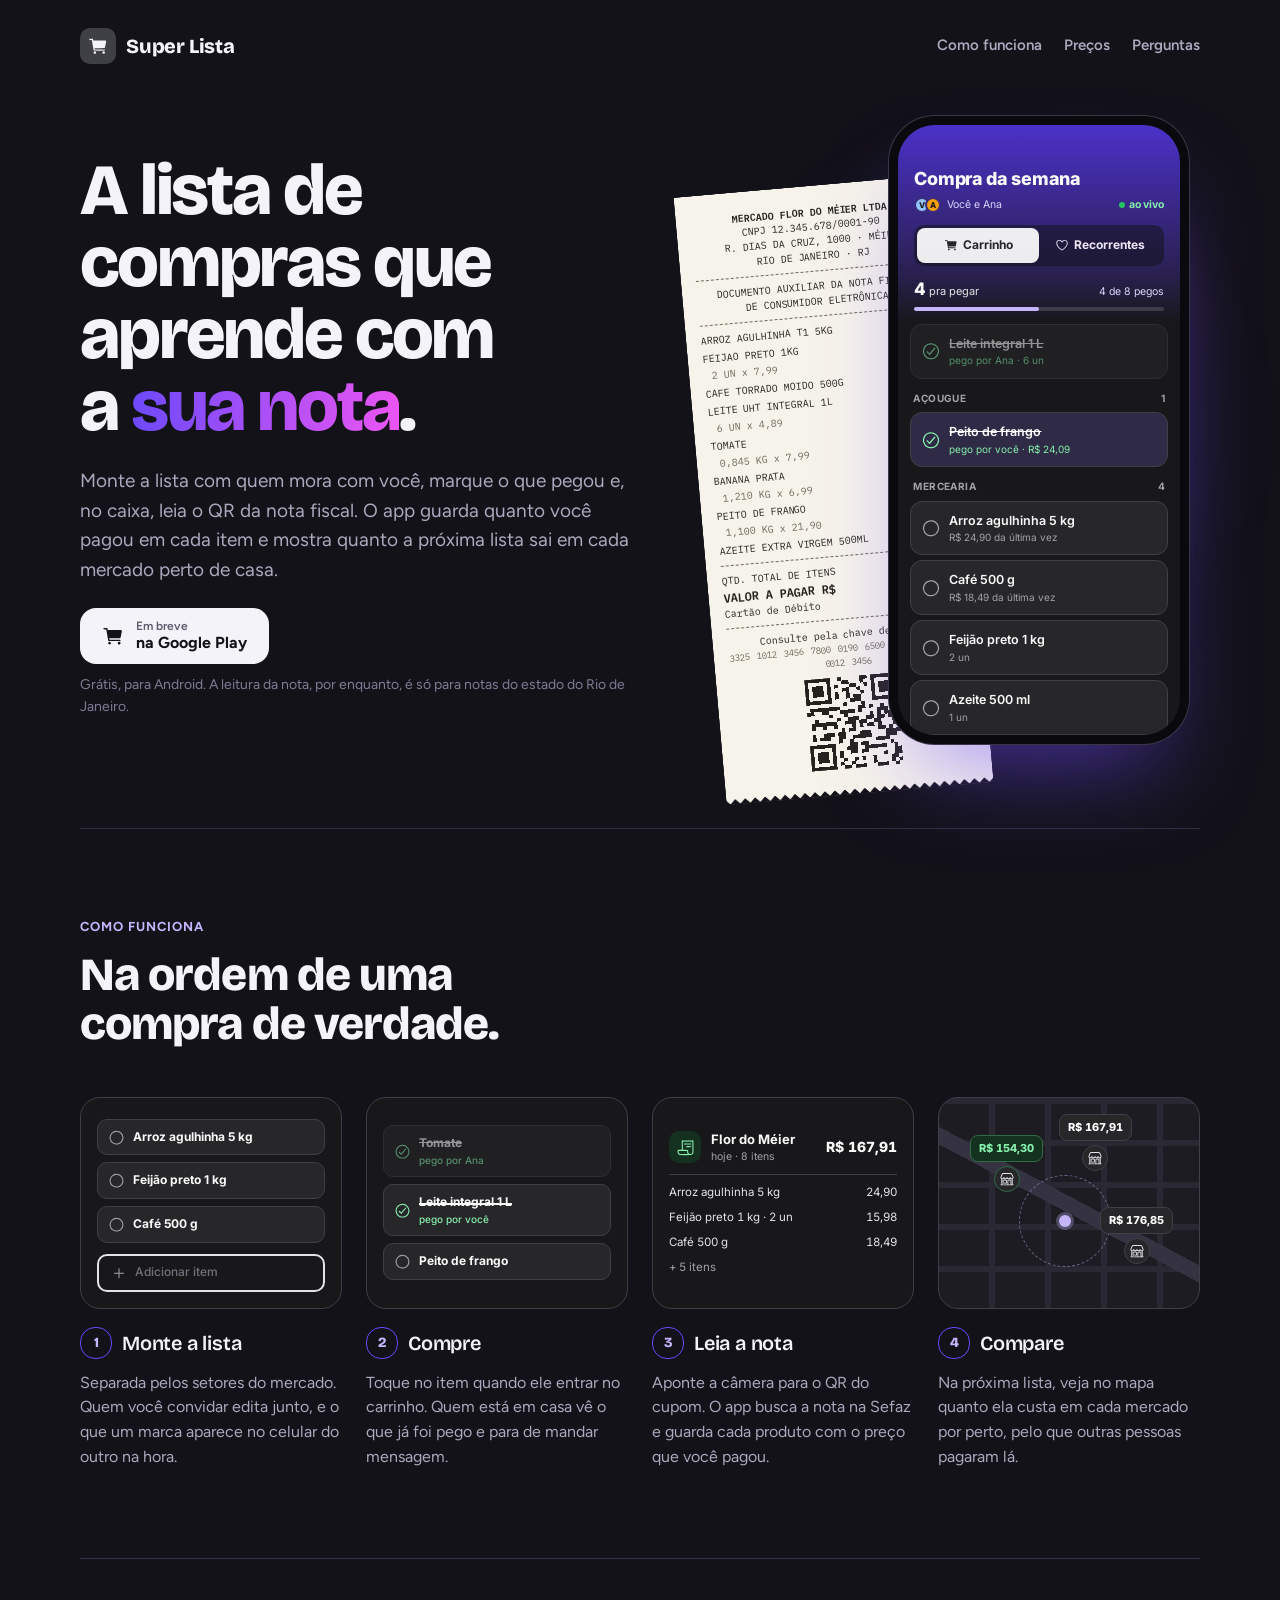
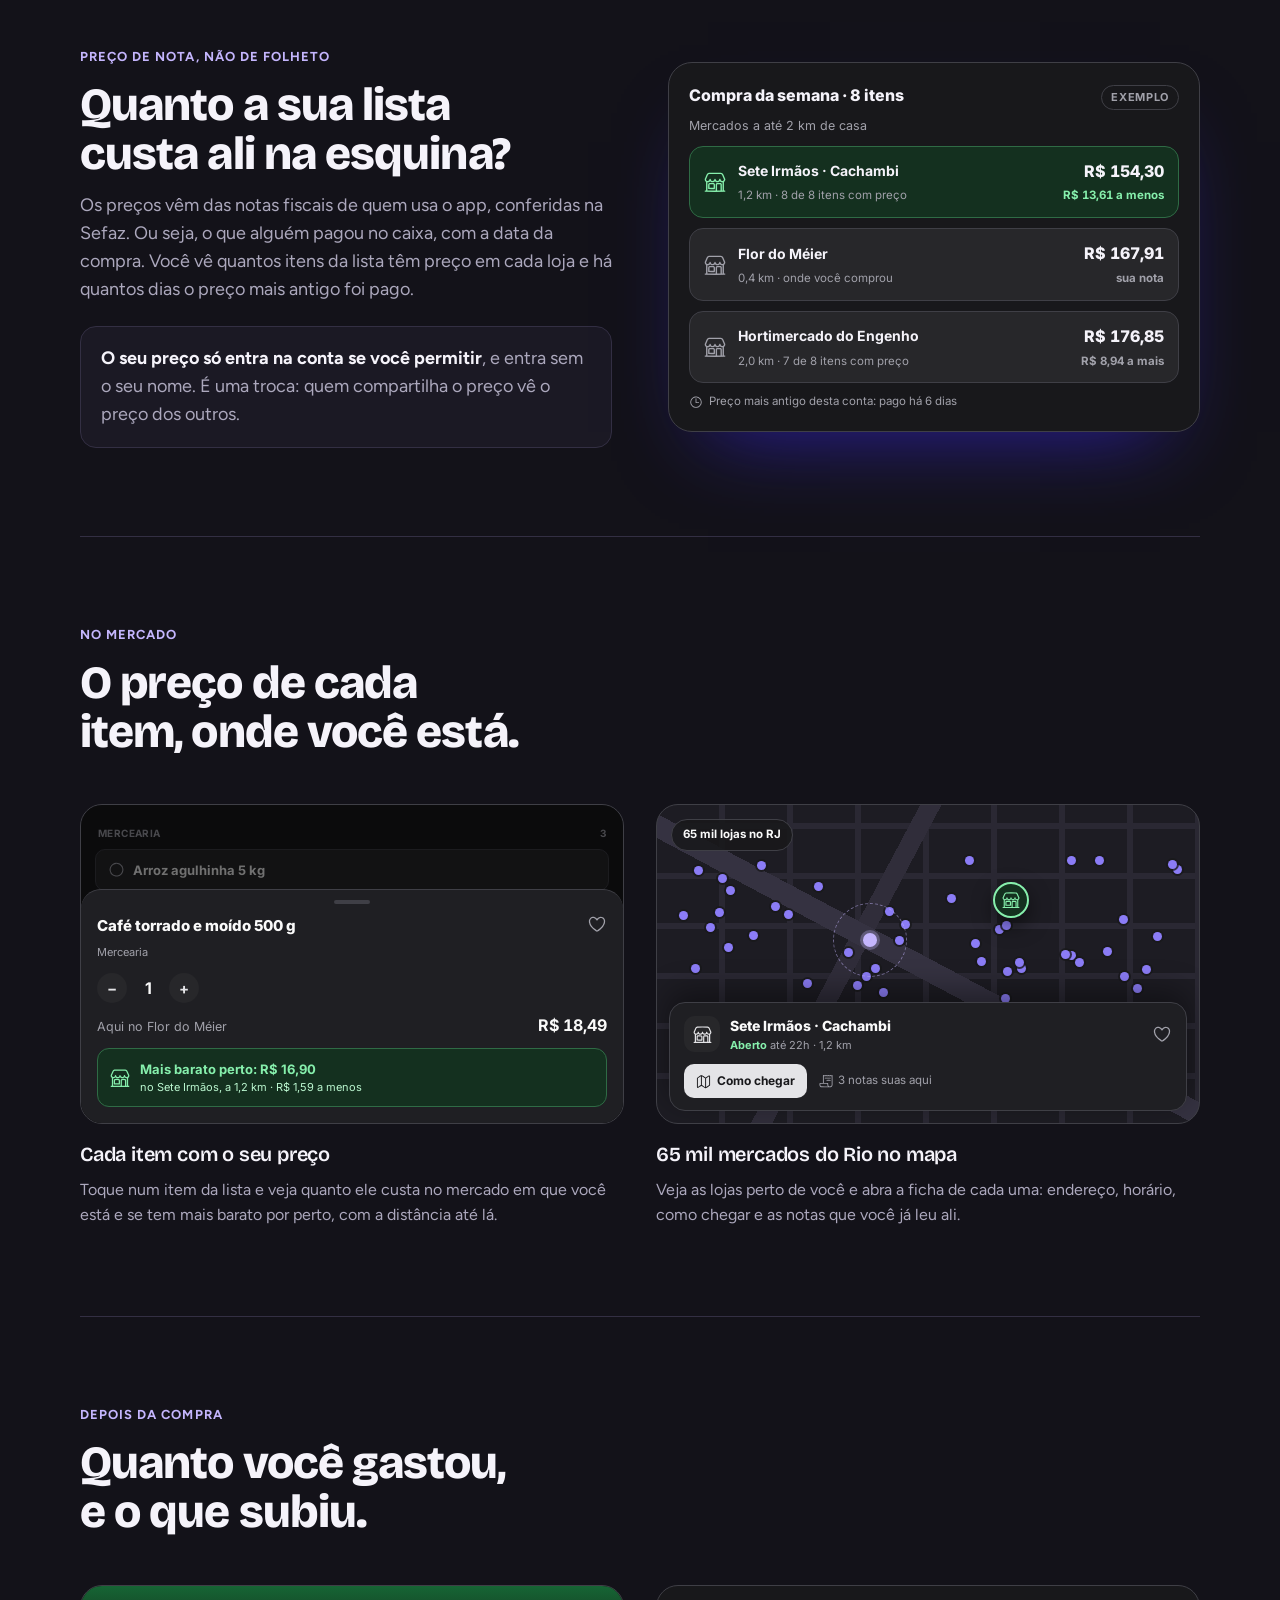
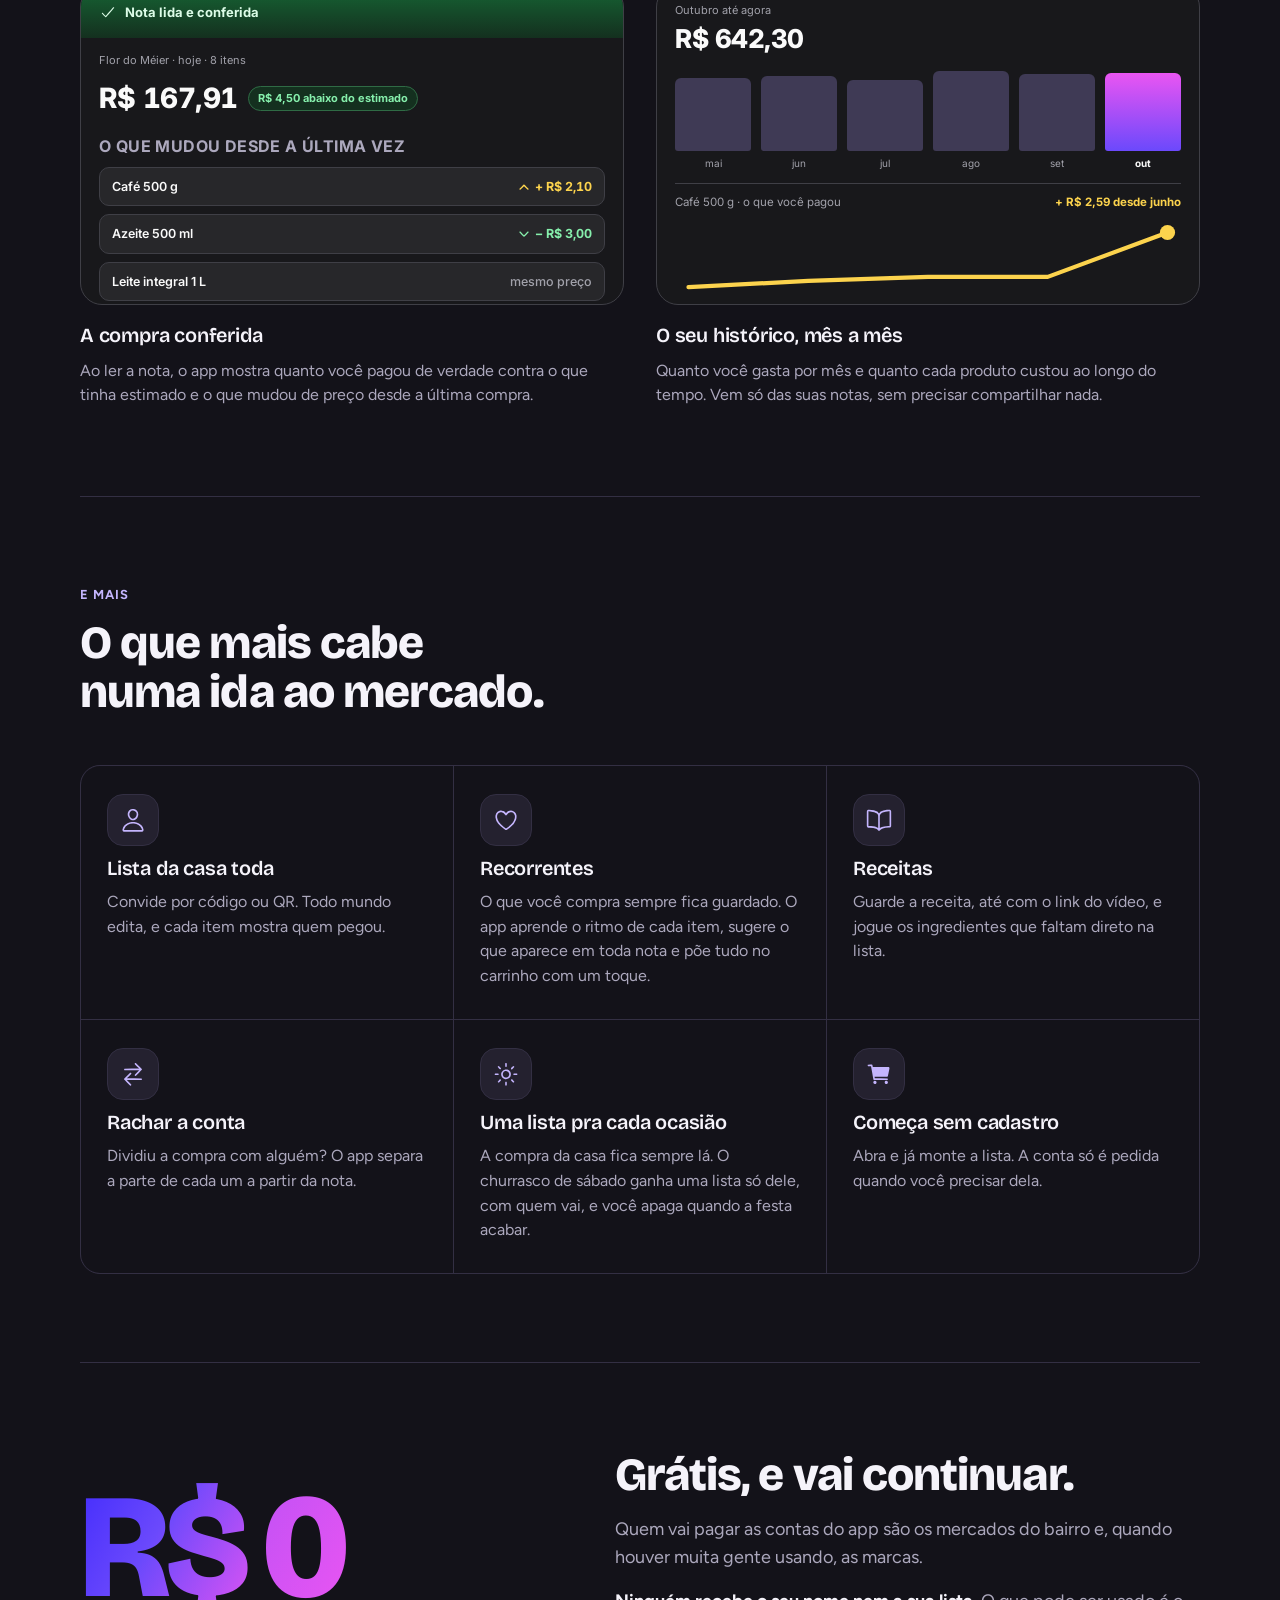
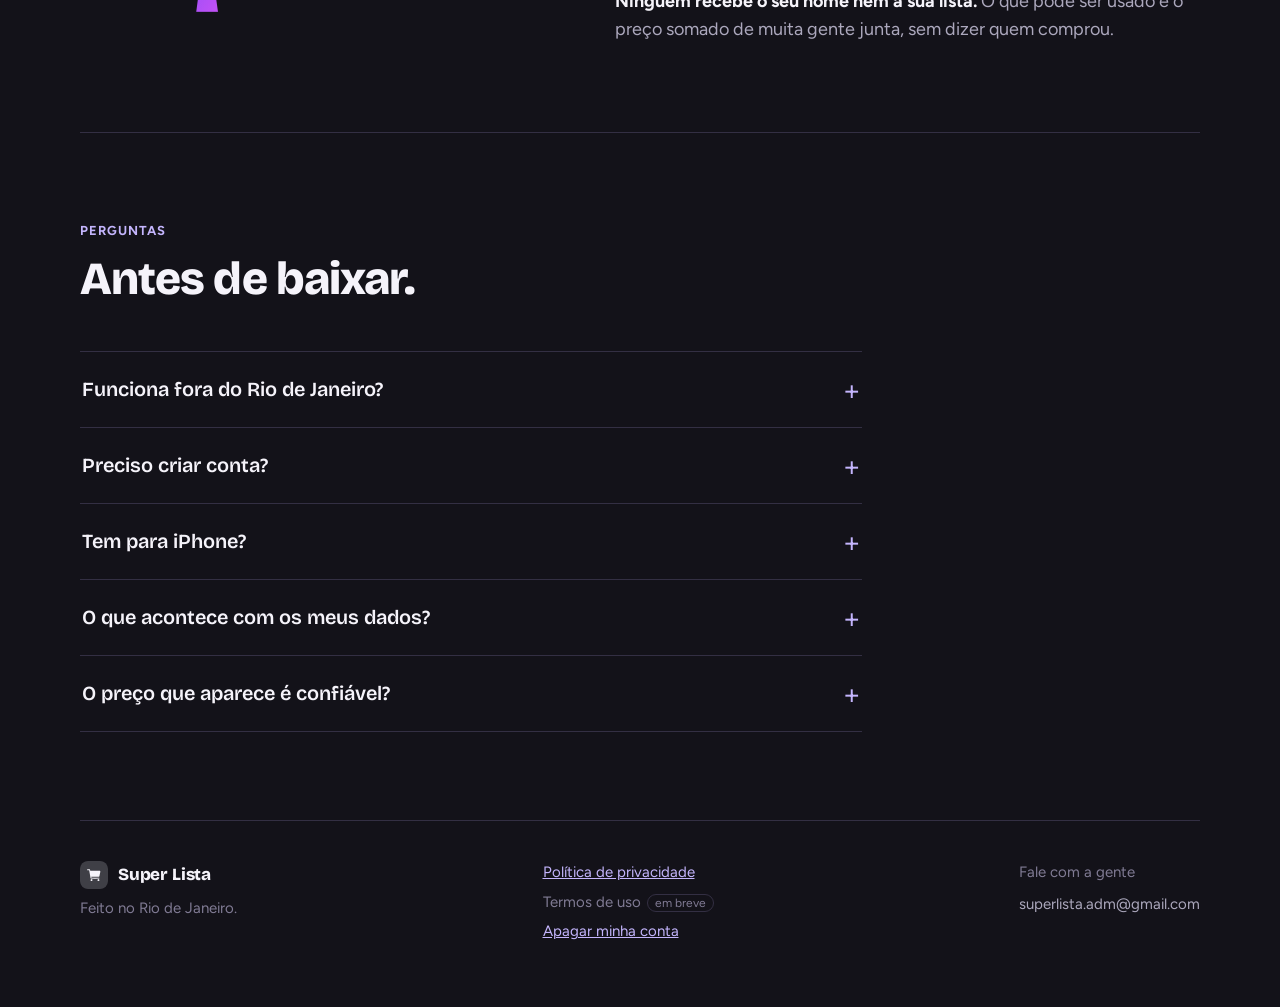
==== index.html @ d0d75356 "Site: pagina inicial, privacidade e apagar a conta" ====
<!doctype html>
<html lang="pt-BR">
<head>
<meta charset="utf-8">
<meta name="viewport" content="width=device-width, initial-scale=1, viewport-fit=cover">
<title>Super Lista</title>
<meta name="description" content="A lista do mercado que aprende o preço com a sua nota fiscal e mostra quanto a sua lista sai em cada mercado perto de casa. Grátis, para Android, no Rio de Janeiro.">
<link rel="preconnect" href="https://fonts.googleapis.com">
<link rel="preconnect" href="https://fonts.gstatic.com" crossorigin>
<link rel="stylesheet" href="https://fonts.googleapis.com/css2?family=Bricolage+Grotesque:opsz,wght@12..96,600;12..96,800&family=Figtree:wght@400;500;600;700&family=IBM+Plex+Mono:wght@400;500;600&family=Inter:wght@500;600;700;800&display=swap">
<style>
/* Faixas de largura total com o conteúdo numa coluna de 1120px; o começo em duas colunas
   (texto | celular e cupom), que empilham no celular. Escuro de propósito, como o app:
   o único papel claro da página é o cupom fiscal.
   Animações: o estado sem animação de cada cena é o quadro FINAL, então quem pede
   menos movimento vê tudo pronto. O nome "Super Lista" é provisório. */
:root {
  --fundo: #131219;
  --fundo-2: #1b1924;
  --fundo-3: #24212f;
  --linha: #332f43;
  --texto: #f5f3fa;
  --texto-2: #aca8bd;
  --texto-3: #807b94;
  --acento: #c4b5fd;
  --marca-1: #3c28fc;
  --marca-2: #6b49fc;
  --marca-3: #ea55f2;
  --verde: #86efac;
  --verde-forte: #22c55e;
  --verde-fundo: #14301f;
  --verde-borda: #2f6b45;
  --amarelo: #fcd34d;
  --papel: #f6f3ea;
  --tinta: #26231e;
  --tinta-2: #6f685c;
  /* as cores do próprio app, só dentro dos desenhos de tela */
  --app-fundo: #18181b;
  --app-cartao: #27272a;
  --app-borda: #3f3f46;
  --app-texto-2: #a1a1aa;
  --app-roxo: #4b31c9;
  --app-roxo-2: #2b2155;
  --app-rua: #2a2833;
  --f-titulo: "Bricolage Grotesque", "Figtree", system-ui, sans-serif;
  --f-texto: "Figtree", system-ui, -apple-system, "Segoe UI", sans-serif;
  --f-cupom: "IBM Plex Mono", ui-monospace, "Courier New", monospace;
  --f-app: Inter, system-ui, sans-serif;
  --ciclo: 6s;
  color-scheme: dark;
}

* { box-sizing: border-box; }
body { background: var(--fundo); color: var(--texto); font-family: var(--f-texto); font-size: 17px; line-height: 1.55; -webkit-font-smoothing: antialiased; overflow-x: clip; }
a { color: var(--acento); }
a:focus-visible, summary:focus-visible, button:focus-visible { outline: 2px solid var(--acento); outline-offset: 3px; border-radius: 6px; }
h1, h2, h3 { font-family: var(--f-titulo); text-wrap: balance; margin: 0; }
h2 { font-size: clamp(30px, 4.2vw, 46px); line-height: 1.06; letter-spacing: -0.02em; font-weight: 800; }
h3 { font-size: 20px; line-height: 1.2; font-weight: 600; letter-spacing: -0.01em; }
p { margin: 0; }
.ic { width: 1em; height: 1em; fill: currentColor; flex-shrink: 0; }

.faixa { padding-left: max(16px, env(safe-area-inset-left, 0px)); padding-right: max(16px, env(safe-area-inset-right, 0px)); }
.miolo { max-width: 1120px; margin-inline: auto; }
.olho { font-size: 13px; font-weight: 700; letter-spacing: 0.08em; text-transform: uppercase; color: var(--acento); }

/* topo */
.topo { display: flex; align-items: center; justify-content: space-between; gap: 16px; padding-block: 20px; }
.marca { display: flex; align-items: center; gap: 10px; text-decoration: none; color: var(--texto); font-family: var(--f-titulo); font-weight: 800; font-size: 20px; letter-spacing: -0.01em; }
.marca img { width: 36px; height: 36px; border-radius: 10px; }
.topo nav { display: flex; gap: 22px; font-size: 15px; font-weight: 600; }
.topo nav a { color: var(--texto-2); text-decoration: none; }
.topo nav a:hover { color: var(--texto); }
@media (max-width: 560px) { .topo nav { display: none; } }

/* começo */
.heroi { display: grid; grid-template-columns: minmax(0, 1.05fr) minmax(0, 1fr); gap: 40px; align-items: center; padding-block: 32px 72px; }
.heroi-texto { display: flex; flex-direction: column; gap: 24px; min-width: 0; }
h1 { font-size: clamp(40px, 6.2vw, 72px); line-height: 1; letter-spacing: -0.03em; font-weight: 800; }
h1 em { font-style: normal; background: linear-gradient(95deg, var(--marca-2), var(--marca-3), var(--marca-2)); background-size: 200% 100%; -webkit-background-clip: text; background-clip: text; color: transparent; animation: brilho-texto 6s ease-in-out infinite; }
@keyframes brilho-texto { 50% { background-position: 100% 0; } }
.chamada { font-size: 19px; color: var(--texto-2); max-width: 34em; }
.acoes { display: flex; flex-direction: column; align-items: flex-start; gap: 10px; }
.loja { position: relative; overflow: hidden; display: inline-flex; align-items: center; gap: 12px; height: 56px; padding: 0 22px; border-radius: 16px; background: var(--texto); color: var(--fundo); font-weight: 700; font-size: 16px; }
.loja::after { content: ""; position: absolute; inset: 0; background: linear-gradient(100deg, transparent 30%, rgba(107, 73, 252, 0.28) 50%, transparent 70%); transform: translateX(-100%); animation: varrer-botao 4.5s ease-in-out 1.5s infinite; }
@keyframes varrer-botao { 0%, 60% { transform: translateX(-100%); } 85%, 100% { transform: translateX(100%); } }
.loja .ic { width: 22px; height: 22px; }
.loja small { display: block; font-size: 12px; font-weight: 600; color: #5d586c; line-height: 1.1; }
.loja span { text-align: left; line-height: 1.2; }
.aviso-rj { font-size: 14px; color: var(--texto-3); }
@media (max-width: 860px) { .heroi { grid-template-columns: minmax(0, 1fr); gap: 24px; padding-block: 16px 56px; } }

/* o celular e o cupom */
.cena { position: relative; height: 640px; --voo: 210px; }
.cena::before { content: ""; position: absolute; inset: 6% -4% 8% 14%; background: radial-gradient(closest-side, rgba(107, 73, 252, 0.5), transparent), radial-gradient(closest-side at 72% 28%, rgba(234, 85, 242, 0.32), transparent 70%); filter: blur(40px); animation: aurora 14s ease-in-out infinite alternate; }
@keyframes aurora { to { transform: translate(-7%, 5%) scale(1.12) rotate(10deg); } }
.celular { position: absolute; right: 2%; top: 0; width: 300px; padding: 9px; border-radius: 46px; background: #0a090e; box-shadow: 0 0 0 1px #3a3548, 0 50px 90px -30px rgba(107, 73, 252, 0.55); z-index: 2; animation: flutuar 7s ease-in-out infinite; }
@keyframes flutuar { 50% { transform: translateY(-8px); } }
.tela { position: relative; height: 610px; border-radius: 37px; overflow: hidden; background: var(--app-fundo); font-family: var(--f-app); color: #fafafa; font-size: 12px; display: flex; flex-direction: column; }
.cupom { position: absolute; left: 0; top: 70px; width: 268px; z-index: 1; transform: rotate(-5deg); transform-origin: top center; animation: imprimir 1.1s cubic-bezier(0.2, 0.8, 0.2, 1); }
@keyframes imprimir { from { clip-path: inset(0 0 100% 0); } to { clip-path: inset(0 0 0 0); } }
@media (max-width: 860px) { .cena { height: 600px; max-width: 520px; width: 100%; margin-inline: auto; } }
@media (max-width: 480px) {
  .cena { height: 540px; --voo: 120px; }
  .celular { width: 252px; right: 0; border-radius: 40px; }
  .tela { height: 520px; border-radius: 32px; }
  .cupom { width: 228px; top: 58px; left: -4px; }
}

/* a etiqueta que sai de uma linha do cupom e marca o mesmo item no celular (movida pelo script) */
.voa { position: absolute; z-index: 3; left: 0; top: 0; display: flex; align-items: center; gap: 6px; padding: 6px 11px 6px 8px; border-radius: 999px; background: var(--papel); color: var(--tinta); font: 600 11px/1 var(--f-cupom); box-shadow: 0 10px 24px -8px rgba(0, 0, 0, 0.7), 0 0 0 1.5px var(--marca-2); opacity: 0; white-space: nowrap; pointer-events: none; }
.voa .ic { width: 14px; height: 14px; color: var(--marca-2); }
.papel .lin { transition: background-color 0.25s ease, box-shadow 0.25s ease; border-radius: 2px; }
.papel .lin.saindo { background: rgba(107, 73, 252, 0.2); box-shadow: 0 0 0 3px rgba(107, 73, 252, 0.2); }

/* dentro do celular: a lista, como está no app */
.app-topo { padding: 40px 16px 12px; background: linear-gradient(180deg, var(--app-roxo) 0%, var(--app-roxo-2) 72%, var(--app-fundo) 100%); }
.app-titulo { font-size: 18px; font-weight: 800; letter-spacing: -0.3px; }
.app-quem { margin-top: 4px; display: flex; align-items: center; gap: 6px; font-size: 10.5px; color: #ddd6fe; }
.ao-vivo { display: inline-flex; align-items: center; gap: 4px; margin-left: auto; color: var(--verde); font-weight: 700; }
.ao-vivo::before { content: ""; width: 6px; height: 6px; border-radius: 3px; background: var(--verde-forte); animation: pulso 1.6s ease-out infinite; }
@keyframes pulso { 0% { box-shadow: 0 0 0 0 rgba(34, 197, 94, 0.7); } 100% { box-shadow: 0 0 0 7px rgba(34, 197, 94, 0); } }
.bolinhas { display: flex; }
.bolinha { width: 16px; height: 16px; border-radius: 8px; border: 2px solid #3a2d7a; display: grid; place-items: center; font-size: 8px; font-weight: 800; color: #1c1917; }
.bolinha + .bolinha { margin-left: -5px; }
.app-abas { margin-top: 12px; display: flex; background: rgba(17, 17, 20, 0.5); border-radius: 10px; padding: 3px; }
.app-aba { flex: 1; display: flex; align-items: center; justify-content: center; gap: 5px; padding: 8px 4px; border-radius: 8px; font-size: 12px; font-weight: 700; color: #ece6f5; }
.app-aba.on { background: rgba(255, 255, 255, 0.92); color: #27272a; }
.app-aba .ic { width: 14px; height: 14px; }
.app-conta { margin-top: 10px; display: flex; align-items: baseline; justify-content: space-between; font-size: 11px; color: #e4e4e7; }
.app-conta b { font-size: 17px; font-weight: 800; color: #fafafa; }
.app-conta span:last-child { color: #ddd6fe; font-size: 10.5px; }
.app-barra { margin-top: 5px; height: 4px; border-radius: 2px; background: rgba(255, 255, 255, 0.15); }
.app-barra i { display: block; height: 100%; width: 37.5%; border-radius: 2px; background: var(--acento); transition: width 0.4s ease; }
.app-corpo { flex: 1; min-height: 0; overflow: hidden; padding: 2px 12px 0; display: flex; flex-direction: column; gap: 5px; }
.app-setor { display: flex; justify-content: space-between; padding: 7px 3px 1px; font-size: 10px; font-weight: 700; color: var(--app-texto-2); letter-spacing: 0.4px; text-transform: uppercase; }
.app-item { display: flex; align-items: center; gap: 8px; padding: 9px 10px; border-radius: 12px; background: var(--app-cartao); border: 1px solid var(--app-borda); transition: opacity 0.35s ease, background-color 0.35s ease; }
.app-item .ic { width: 20px; height: 20px; color: var(--app-texto-2); transition: color 0.3s ease; }
.app-item div { flex: 1; min-width: 0; }
.app-item b { display: block; font-size: 12.5px; font-weight: 600; white-space: nowrap; overflow: hidden; text-overflow: ellipsis; }
.app-item small { display: block; font-size: 10px; color: var(--app-texto-2); }
.app-item.pego { opacity: 0.55; }
.app-item.pego b { text-decoration: line-through; }
.app-item.pego .ic, .app-item.pego small { color: var(--verde); }
.app-item.agora { background: #2f2a45; opacity: 1; }
.app-item.agora .ic { animation: estalo 0.4s ease; }
@keyframes estalo { 50% { transform: scale(1.35); } }
.app-aviso { position: absolute; left: 12px; right: 12px; bottom: 14px; display: flex; align-items: center; gap: 8px; padding: 10px 12px; border-radius: 12px; background: #3f3f46; font-size: 11px; box-shadow: 0 10px 30px rgba(0, 0, 0, 0.5); transform: translateY(160%); transition: transform 0.4s cubic-bezier(0.2, 0.8, 0.2, 1); }
.app-aviso.on { transform: translateY(0); }
.app-aviso .bolinha { border-color: #3f3f46; width: 20px; height: 20px; border-radius: 10px; font-size: 9px; }

/* o cupom fiscal */
.papel { background: var(--papel); color: var(--tinta); font-family: var(--f-cupom); font-size: 10px; line-height: 1.5; padding: 18px 15px 26px; box-shadow: 0 30px 60px -25px rgba(0, 0, 0, 0.8);
  --dente: 10px;
  -webkit-mask: conic-gradient(from -45deg at bottom, #0000, #000 1deg 89deg, #0000 90deg) 50% / var(--dente) 100%;
  mask: conic-gradient(from -45deg at bottom, #0000, #000 1deg 89deg, #0000 90deg) 50% / var(--dente) 100%; }
.papel .c { text-align: center; }
.papel .forte { font-weight: 600; }
.papel hr { border: 0; border-top: 1px dashed var(--tinta-2); margin: 7px 0; }
.papel .lin { display: grid; grid-template-columns: minmax(0, 1fr) auto; gap: 2px 8px; }
.papel .lin span:first-child { overflow: hidden; white-space: nowrap; text-overflow: ellipsis; }
.papel .det { grid-column: 1 / -1; color: var(--tinta-2); padding-left: 8px; }
.papel .itens { display: flex; flex-direction: column; gap: 3px; }
.papel .total { font-size: 12px; }
.papel .chave { color: var(--tinta-2); text-align: center; word-spacing: 2px; font-size: 9px; }
.qr-caixa { position: relative; width: 92px; margin: 8px auto 0; }
.qr-caixa svg { display: block; width: 100%; height: auto; }
.qr-caixa::after { content: ""; position: absolute; left: -8px; right: -8px; top: 0; height: 2px; background: var(--verde-forte); box-shadow: 0 0 10px 2px rgba(34, 197, 94, 0.7); opacity: 0; animation: ler-qr 2.8s ease-in-out 1.3s infinite; }
@keyframes ler-qr { 0% { top: 0; opacity: 0; } 10% { opacity: 1; } 50% { top: 100%; opacity: 1; } 60%, 100% { top: 100%; opacity: 0; } }
@media (max-width: 480px) { .papel { font-size: 9px; padding: 14px 12px 22px; } .qr-caixa { width: 76px; } }

/* seções */
.secao { padding-block: 88px; border-top: 1px solid var(--linha); }
.secao-cab { display: flex; flex-direction: column; gap: 14px; max-width: 40em; margin-bottom: 48px; }
.secao-cab p { color: var(--texto-2); font-size: 18px; }
@media (max-width: 560px) { .secao { padding-block: 64px; } .secao-cab { margin-bottom: 36px; } }

/* como funciona: a ordem é a da compra, e cada passo tem a sua cena */
.passos { list-style: none; margin: 0; padding: 0; display: grid; grid-template-columns: repeat(4, minmax(0, 1fr)); gap: 40px 24px; counter-reset: passo; }
.passos li { display: flex; flex-direction: column; gap: 12px; counter-increment: passo; min-width: 0; }
.passos h3 { display: flex; align-items: center; gap: 10px; margin-top: 6px; }
.passos h3::before { content: counter(passo); display: grid; place-items: center; width: 30px; height: 30px; border-radius: 15px; border: 1.5px solid var(--marca-2); color: var(--acento); font: 800 14px/1 var(--f-titulo); flex-shrink: 0; }
.passos p { color: var(--texto-2); font-size: 16px; }
@media (max-width: 960px) { .passos { grid-template-columns: repeat(2, minmax(0, 1fr)); } }
@media (max-width: 560px) { .passos { grid-template-columns: minmax(0, 1fr); } }

.mini { position: relative; height: 212px; border-radius: 20px; background: var(--app-fundo); border: 1px solid var(--app-borda); overflow: hidden; font-family: var(--f-app); color: #fafafa; padding: 16px; display: flex; flex-direction: column; justify-content: center; gap: 7px; }
.m-item { display: flex; align-items: center; gap: 8px; padding: 8px 10px; border-radius: 10px; background: var(--app-cartao); border: 1px solid var(--app-borda); font-size: 12px; font-weight: 600; }
.m-item .ic { width: 17px; height: 17px; color: var(--app-texto-2); }
.m-item div { flex: 1; min-width: 0; }
.m-item small { display: block; font-size: 10px; font-weight: 500; color: var(--app-texto-2); }
.m-item.pego { opacity: 0.55; }
.m-item.pego .ic, .m-item.pego small { color: var(--verde); }
.m-item.pego b { text-decoration: line-through; }

/* passo 1: digitar e o item entrar na lista */
.mini-lista { justify-content: flex-end; }
.mini-lista .novo { animation: entra-item var(--ciclo) ease infinite; }
@keyframes entra-item { 0%, 50% { opacity: 0; transform: translateY(10px) scale(0.96); } 58%, 90% { opacity: 1; transform: none; } 98%, 100% { opacity: 0; transform: none; } }
.m-campo { position: relative; display: flex; align-items: center; gap: 8px; height: 38px; padding: 0 12px; border-radius: 10px; border: 2px solid #e4e4e7; font-size: 12px; font-weight: 500; margin-top: 4px; }
.m-campo .ic { width: 16px; height: 16px; color: var(--app-texto-2); }
.m-campo .ph { color: #71717a; animation: some-ph var(--ciclo) steps(1) infinite; }
@keyframes some-ph { 0% { opacity: 1; } 10% { opacity: 0; } 50% { opacity: 1; } }
.m-campo .dig { position: absolute; left: 36px; color: #fafafa; clip-path: inset(0 100% 0 0); animation: digitar var(--ciclo) infinite; }
.m-campo .dig::after { content: ""; display: inline-block; width: 1.5px; height: 13px; margin-left: 1px; vertical-align: -2px; background: var(--acento); }
@keyframes digitar { 0%, 10% { clip-path: inset(0 100% 0 0); animation-timing-function: steps(10); } 42%, 49% { clip-path: inset(0 0 0 0); opacity: 1; } 50%, 100% { clip-path: inset(0 0 0 0); opacity: 0; } }

/* passo 2: tocar e o item ficar pego */
.mini-pega .alvo { animation: fica-pego var(--ciclo) ease infinite; }
@keyframes fica-pego { 0%, 38% { opacity: 1; background-color: #2f2a45; } 50%, 92% { opacity: 0.55; background-color: var(--app-cartao); } 100% { opacity: 1; background-color: var(--app-cartao); } }
.troca-ic { position: relative; width: 17px; height: 17px; flex-shrink: 0; }
.troca-ic .ic { position: absolute; inset: 0; }
.troca-ic::before { content: ""; position: absolute; inset: -4px; border-radius: 50%; background: var(--acento); opacity: 0; animation: toque var(--ciclo) ease-out infinite; }
@keyframes toque { 0%, 28% { opacity: 0; transform: scale(0.4); } 30% { opacity: 0.5; transform: scale(0.6); } 42%, 100% { opacity: 0; transform: scale(2.4); } }
.mini-pega .vazio { color: var(--app-texto-2); opacity: 0; animation: some-vazio var(--ciclo) steps(1) infinite; }
@keyframes some-vazio { 0% { opacity: 1; } 33% { opacity: 0; } }
.mini-pega .cheio { color: var(--verde); animation: aparece-cheio var(--ciclo) ease infinite; }
@keyframes aparece-cheio { 0%, 32% { opacity: 0; transform: scale(0.3); } 38% { opacity: 1; transform: scale(1.3); } 44%, 100% { opacity: 1; transform: scale(1); } }
.riscar { position: relative; display: inline-block; }
.mini-pega .alvo b { text-decoration: none; }
.riscar::after { content: ""; position: absolute; left: 0; right: 0; top: 54%; height: 1.5px; background: currentColor; transform-origin: left; animation: risca var(--ciclo) ease infinite; }
@keyframes risca { 0%, 36% { transform: scaleX(0); } 46%, 92% { transform: scaleX(1); } 100% { transform: scaleX(0); } }
.mini-pega .alvo small { animation: aparece-quem var(--ciclo) ease infinite; }
@keyframes aparece-quem { 0%, 40% { opacity: 0; transform: translateY(3px); } 48%, 92% { opacity: 1; transform: none; } 100% { opacity: 0; } }

/* passo 3: o quadro verde acha o código e gira até casar com ele, destaca, a câmera fecha
   e a nota aparece. Sem animação, fica a nota já lida. */
.mini-nota { padding: 0; --ciclo-nota: 8s; }
.cam { position: absolute; inset: 0; display: flex; flex-direction: column; align-items: center; justify-content: center; gap: 8px; background: radial-gradient(circle at 50% 45%, #2e2b38, #121116 75%); clip-path: circle(0% at 50% 45%); animation: camera var(--ciclo-nota) ease-in-out infinite; }
@keyframes camera { 0%, 58% { clip-path: circle(80% at 50% 45%); } 66%, 95% { clip-path: circle(0% at 50% 45%); } 100% { clip-path: circle(80% at 50% 45%); } }
.mira { position: relative; width: 116px; height: 116px; display: grid; place-items: center;
  --c: #e4e4e7;
  background:
    linear-gradient(var(--c), var(--c)) top left / 20px 2.5px no-repeat, linear-gradient(var(--c), var(--c)) top left / 2.5px 20px no-repeat,
    linear-gradient(var(--c), var(--c)) top right / 20px 2.5px no-repeat, linear-gradient(var(--c), var(--c)) top right / 2.5px 20px no-repeat,
    linear-gradient(var(--c), var(--c)) bottom left / 20px 2.5px no-repeat, linear-gradient(var(--c), var(--c)) bottom left / 2.5px 20px no-repeat,
    linear-gradient(var(--c), var(--c)) bottom right / 20px 2.5px no-repeat, linear-gradient(var(--c), var(--c)) bottom right / 2.5px 20px no-repeat; }
.mira .qr-papel { position: relative; width: 74px; height: 74px; padding: 6px; background: var(--papel); border-radius: 4px; transform: perspective(380px) rotateX(16deg) rotate(-11deg); }
.mira .qr-papel svg { display: block; width: 100%; height: 100%; }
.mira .varre { position: absolute; left: 6px; right: 6px; top: 12%; height: 2px; background: var(--verde-forte); box-shadow: 0 0 10px 2px rgba(34, 197, 94, 0.7); opacity: 0; animation: varre var(--ciclo-nota) ease-in-out infinite; }
@keyframes varre { 0% { top: 12%; opacity: 0; } 3% { opacity: 1; } 13% { top: 86%; } 23% { top: 12%; opacity: 1; } 26%, 100% { top: 12%; opacity: 0; } }
/* o quadro mora dentro do papel: herda a mesma inclinação do código e casa certinho com ele */
.qr-papel .lido { position: absolute; inset: -5px; border: 2.5px solid var(--verde-forte); border-radius: 6px; box-shadow: 0 0 0 3px rgba(34, 197, 94, 0.2); animation: enquadra var(--ciclo-nota) cubic-bezier(0.2, 0.8, 0.2, 1) infinite; }
@keyframes enquadra {
  0%, 20% { opacity: 0; transform: rotate(11deg) scale(1.6); }
  25% { opacity: 1; transform: rotate(11deg) scale(1.45); }
  36% { transform: rotate(0) scale(1); box-shadow: 0 0 0 3px rgba(34, 197, 94, 0.2); }
  42% { transform: scale(1.08); box-shadow: 0 0 0 9px rgba(34, 197, 94, 0.32); }
  48%, 100% { opacity: 1; transform: scale(1); box-shadow: 0 0 0 3px rgba(34, 197, 94, 0.2); }
}
.rot-lido { display: inline-flex; align-items: center; gap: 5px; padding: 5px 10px; border-radius: 999px; background: var(--verde-fundo); color: var(--verde); font-size: 11px; font-weight: 700; animation: mostra-rotulo var(--ciclo-nota) ease infinite; }
.rot-lido .ic { width: 13px; height: 13px; }
@keyframes mostra-rotulo { 0%, 38% { opacity: 0; transform: translateY(6px); } 44%, 100% { opacity: 1; transform: none; } }
.dados { position: absolute; inset: 0; padding: 16px; display: flex; flex-direction: column; justify-content: center; gap: 7px; animation: dados var(--ciclo-nota) ease infinite; }
@keyframes dados { 0%, 62% { opacity: 0; transform: translateY(10px); } 70%, 92% { opacity: 1; transform: none; } 97%, 100% { opacity: 0; transform: none; } }
.d-cab { display: flex; align-items: center; gap: 10px; padding-bottom: 9px; margin-bottom: 2px; border-bottom: 1px solid var(--app-borda); }
.d-cab i { width: 32px; height: 32px; border-radius: 10px; display: grid; place-items: center; background: var(--verde-fundo); color: var(--verde); flex-shrink: 0; }
.d-cab i .ic { width: 17px; height: 17px; }
.d-cab div { flex: 1; min-width: 0; }
.d-cab b { display: block; font-size: 13px; font-weight: 700; }
.d-cab small { display: block; font-size: 10.5px; color: var(--app-texto-2); }
.d-cab .tot { font-size: 14px; font-weight: 800; font-variant-numeric: tabular-nums; }
.d-lin { display: flex; justify-content: space-between; gap: 8px; font-size: 11.5px; color: #e4e4e7; font-variant-numeric: tabular-nums; animation: d-lin var(--ciclo-nota) ease infinite; }
.d-lin.resto { color: var(--app-texto-2); }
@keyframes d-lin { 0%, 66% { opacity: 0; transform: translateX(-8px); } 72%, 92% { opacity: 1; transform: none; } 97%, 100% { opacity: 0; transform: none; } }
.d-lin:nth-of-type(3) { animation-name: d-lin-2; }
.d-lin:nth-of-type(4) { animation-name: d-lin-3; }
.d-lin:nth-of-type(5) { animation-name: d-lin-4; }
@keyframes d-lin-2 { 0%, 68% { opacity: 0; transform: translateX(-8px); } 74%, 92% { opacity: 1; transform: none; } 97%, 100% { opacity: 0; transform: none; } }
@keyframes d-lin-3 { 0%, 70% { opacity: 0; transform: translateX(-8px); } 76%, 92% { opacity: 1; transform: none; } 97%, 100% { opacity: 0; transform: none; } }
@keyframes d-lin-4 { 0%, 72% { opacity: 0; transform: translateX(-8px); } 78%, 92% { opacity: 1; transform: none; } 97%, 100% { opacity: 0; transform: none; } }

/* passo 4: os preços aparecendo no mapa */
.mini-mapa { padding: 0; background-color: #1d1c23;
  background-image:
    linear-gradient(28deg, transparent 47%, #353241 47% 52%, transparent 52%),
    repeating-linear-gradient(0deg, transparent 0 36px, var(--app-rua) 36px 42px),
    repeating-linear-gradient(90deg, transparent 0 50px, var(--app-rua) 50px 56px); }
.casa { position: absolute; left: 46%; top: 56%; width: 12px; height: 12px; border-radius: 6px; background: var(--acento); box-shadow: 0 0 0 3px rgba(196, 181, 253, 0.3); }
.casa::before { content: ""; position: absolute; inset: -40px; border-radius: 50%; border: 1px dashed rgba(196, 181, 253, 0.45); animation: raio 3s ease-out infinite; }
@keyframes raio { from { transform: scale(0.3); opacity: 1; } to { transform: scale(1.5); opacity: 0; } }
.pino { position: absolute; display: flex; flex-direction: column; align-items: center; gap: 4px; }
.pino i { width: 26px; height: 26px; border-radius: 13px; display: grid; place-items: center; background: var(--app-cartao); border: 1.5px solid var(--app-borda); }
.pino i .ic { width: 14px; height: 14px; color: #e4e4e7; }
.balao { padding: 4px 8px; border-radius: 8px; background: var(--app-cartao); border: 1px solid var(--app-borda); font-size: 11px; font-weight: 800; font-variant-numeric: tabular-nums; white-space: nowrap; transform-origin: bottom center; animation: estoura var(--ciclo) cubic-bezier(0.3, 1.5, 0.5, 1) infinite; }
.pino:nth-of-type(2) .balao { animation-delay: 0.35s; }
.pino:nth-of-type(3) .balao { animation-delay: 0.7s; }
@keyframes estoura { 0%, 12% { opacity: 0; transform: scale(0.2); } 22%, 92% { opacity: 1; transform: scale(1); } 100% { opacity: 0; transform: scale(0.9); } }
.pino.melhor .balao { background: var(--verde-fundo); border-color: var(--verde-borda); color: var(--verde); animation-name: estoura, vira-melhor; animation-duration: var(--ciclo), var(--ciclo); animation-delay: 0s, 0s; animation-iteration-count: infinite, infinite; }
.pino.melhor i { border-color: var(--verde-borda); animation: vira-melhor-pino var(--ciclo) ease infinite; }
@keyframes vira-melhor { 0%, 50% { background-color: var(--app-cartao); border-color: var(--app-borda); color: #fafafa; } 58%, 100% { background-color: var(--verde-fundo); border-color: var(--verde-borda); color: var(--verde); } }
@keyframes vira-melhor-pino { 0%, 50% { border-color: var(--app-borda); transform: none; } 56% { transform: scale(1.2); } 62%, 100% { border-color: var(--verde-borda); transform: none; } }

/* quanto custa em cada mercado */
.precos { display: grid; grid-template-columns: minmax(0, 1fr) minmax(0, 1fr); gap: 56px; align-items: center; }
.precos .secao-cab { margin-bottom: 0; }
.troca { margin-top: 8px; padding: 18px 20px; border-radius: 16px; background: var(--fundo-2); border: 1px solid var(--linha); font-size: 16px; color: var(--texto-2); }
.troca b { color: var(--texto); }
@media (max-width: 860px) { .precos { grid-template-columns: minmax(0, 1fr); gap: 36px; } }

.folha { position: relative; font-family: var(--f-app); background: var(--app-fundo); border: 1px solid var(--app-borda); border-radius: 24px; padding: 20px; display: flex; flex-direction: column; gap: 10px; box-shadow: 0 40px 80px -40px rgba(60, 40, 252, 0.6); min-width: 0; }
.folha-cab { display: flex; justify-content: space-between; align-items: baseline; gap: 12px; flex-wrap: wrap; }
.folha-cab b { font-size: 16px; font-weight: 800; }
.exemplo { font-size: 11px; font-weight: 700; letter-spacing: 0.06em; text-transform: uppercase; color: var(--app-texto-2); border: 1px solid var(--app-borda); border-radius: 999px; padding: 3px 9px; }
.folha-sub { font-size: 12.5px; color: var(--app-texto-2); margin-top: -4px; }
.mercado { display: grid; grid-template-columns: auto minmax(0, 1fr) auto; gap: 4px 12px; align-items: center; padding: 12px 14px; border-radius: 14px; background: var(--app-cartao); border: 1px solid var(--app-borda); }
.mercado > .ic { width: 22px; height: 22px; color: var(--app-texto-2); grid-row: span 2; }
.mercado b { font-size: 14px; font-weight: 700; white-space: nowrap; overflow: hidden; text-overflow: ellipsis; }
.mercado .valor { font-size: 16px; font-weight: 800; text-align: right; font-variant-numeric: tabular-nums; }
.mercado small { font-size: 11.5px; color: var(--app-texto-2); }
.mercado .dif { font-size: 11.5px; font-weight: 700; text-align: right; font-variant-numeric: tabular-nums; color: var(--app-texto-2); white-space: nowrap; }
.mercado.melhor { border-color: var(--verde-borda); background: var(--verde-fundo); }
.mercado.melhor > .ic, .mercado.melhor .dif { color: var(--verde); }
.visto .mercado { animation: chega-linha 0.6s cubic-bezier(0.2, 0.8, 0.2, 1) backwards; }
.visto .mercado:nth-of-type(3) { animation-delay: 0.12s; }
.visto .mercado:nth-of-type(4) { animation-delay: 0.24s; }
@keyframes chega-linha { from { transform: translateX(18px); opacity: 0.25; } }
.visto .mercado.melhor { animation: chega-linha 0.6s cubic-bezier(0.2, 0.8, 0.2, 1) backwards, brilha-melhor 1.4s ease 1.3s; }
@keyframes brilha-melhor { 40% { box-shadow: 0 0 0 6px rgba(134, 239, 172, 0.18); } }
.folha-pe { display: flex; align-items: center; gap: 6px; font-size: 11.5px; color: var(--app-texto-2); }
.folha-pe .ic { width: 14px; height: 14px; }

/* No mercado e Depois da compra: duas cenas grandes por seção, em ciclo de 8 s.
   Como nas outras cenas, o estado sem animação é o quadro final. */
.dupla { display: grid; grid-template-columns: repeat(2, minmax(0, 1fr)); gap: 44px 32px; }
.bloco { display: flex; flex-direction: column; gap: 12px; min-width: 0; }
.bloco h3 { margin-top: 6px; }
.bloco p { color: var(--texto-2); font-size: 16px; max-width: 34em; }
.palco { position: relative; height: 320px; border-radius: 22px; background: var(--app-fundo); border: 1px solid var(--app-borda); overflow: hidden; font-family: var(--f-app); color: #fafafa; --ciclo-palco: 8s; }
.palco .m-item { font-size: 13px; padding: 10px 12px; }
@media (max-width: 760px) { .dupla { grid-template-columns: minmax(0, 1fr); } }

/* a ficha do item subindo */
.pf-lista { padding: 14px 14px 0; display: flex; flex-direction: column; gap: 6px; }
.pf-lista .toque { animation: toque-item var(--ciclo-palco) ease infinite; }
@keyframes toque-item { 0%, 5% { background-color: var(--app-cartao); } 9% { background-color: #3b3552; } 14%, 100% { background-color: var(--app-cartao); } }
.pf-sombra { position: absolute; inset: 0; background: rgba(0, 0, 0, 0.55); animation: pf-sombra var(--ciclo-palco) ease infinite; }
@keyframes pf-sombra { 0%, 10% { opacity: 0; } 18%, 90% { opacity: 1; } 97%, 100% { opacity: 0; } }
.pf-folha { position: absolute; left: 0; right: 0; bottom: 0; padding: 10px 16px 16px; background: #1f1f23; border-radius: 20px 20px 0 0; border-top: 1px solid var(--app-borda); display: flex; flex-direction: column; gap: 10px; animation: pf-folha var(--ciclo-palco) cubic-bezier(0.2, 0.8, 0.2, 1) infinite; }
@keyframes pf-folha { 0%, 10% { transform: translateY(105%); } 20%, 90% { transform: none; } 98%, 100% { transform: translateY(105%); } }
.alca { align-self: center; width: 36px; height: 4px; border-radius: 2px; background: var(--app-borda); }
.pf-cab { display: flex; align-items: flex-start; justify-content: space-between; gap: 10px; }
.pf-cab b { display: block; font-size: 15px; font-weight: 800; }
.pf-cab small { font-size: 11px; color: var(--app-texto-2); }
.pf-cab .ic { width: 20px; height: 20px; color: var(--app-texto-2); }
.pf-qtd { display: flex; align-items: center; gap: 14px; }
.pf-qtd span { width: 30px; height: 30px; border-radius: 15px; background: var(--app-cartao); display: grid; place-items: center; color: #e4e4e7; font-weight: 700; font-size: 15px; }
.pf-qtd b { font-size: 16px; min-width: 14px; text-align: center; }
.pf-preco { display: flex; justify-content: space-between; align-items: baseline; gap: 10px; font-size: 12.5px; color: var(--app-texto-2); }
.pf-preco b { font-size: 16px; color: #fafafa; font-variant-numeric: tabular-nums; }
.pf-perto { display: flex; gap: 10px; align-items: center; padding: 10px 12px; border-radius: 12px; background: var(--verde-fundo); border: 1px solid var(--verde-borda); animation: pf-perto var(--ciclo-palco) cubic-bezier(0.3, 1.5, 0.5, 1) infinite; }
.pf-perto .ic { width: 20px; height: 20px; color: var(--verde); }
.pf-perto b { display: block; font-size: 13px; color: var(--verde); }
.pf-perto small { display: block; font-size: 11px; color: #bbf7d0; }
@keyframes pf-perto { 0%, 30% { opacity: 0; transform: translateY(8px) scale(0.92); } 38%, 100% { opacity: 1; transform: none; } }

/* o mapa das lojas e a ficha do mercado */
.palco-mapa { background-color: #1d1c23;
  background-image:
    linear-gradient(28deg, transparent 47%, #353241 47% 51%, transparent 51%),
    linear-gradient(-62deg, transparent 60%, #302d3a 60% 63%, transparent 63%),
    repeating-linear-gradient(0deg, transparent 0 44px, var(--app-rua) 44px 50px),
    repeating-linear-gradient(90deg, transparent 0 62px, var(--app-rua) 62px 68px); }
.selo-lojas { position: absolute; top: 14px; left: 14px; z-index: 2; padding: 6px 11px; border-radius: 999px; background: rgba(24, 24, 27, 0.88); border: 1px solid var(--app-borda); font-size: 11.5px; font-weight: 700; }
.pontos { position: absolute; inset: 0; }
.pontos span { position: absolute; width: 9px; height: 9px; border-radius: 5px; background: #8b7cf6; box-shadow: 0 0 0 2px rgba(24, 24, 27, 0.8); animation: pinga var(--ciclo-palco) ease infinite; animation-delay: var(--d); }
@keyframes pinga { 0% { opacity: 0; transform: scale(0); } 6%, 92% { opacity: 1; transform: scale(1); } 100% { opacity: 0; transform: scale(1); } }
.pm-voce { position: absolute; left: 38%; top: 40%; width: 14px; height: 14px; border-radius: 7px; background: var(--acento); box-shadow: 0 0 0 3px rgba(196, 181, 253, 0.3); }
.pm-voce::before { content: ""; position: absolute; inset: -30px; border-radius: 50%; border: 1px dashed rgba(196, 181, 253, 0.5); animation: raio 3s ease-out infinite; }
.pm-pino { position: absolute; left: 62%; top: 24%; width: 36px; height: 36px; border-radius: 18px; display: grid; place-items: center; background: var(--verde-fundo); border: 2px solid var(--verde); box-shadow: 0 8px 20px rgba(0, 0, 0, 0.5); animation: pm-pino var(--ciclo-palco) cubic-bezier(0.3, 1.5, 0.5, 1) infinite; }
.pm-pino .ic { width: 18px; height: 18px; color: var(--verde); }
@keyframes pm-pino { 0%, 28% { transform: scale(0.55); border-color: var(--app-borda); } 36% { transform: scale(1.25); } 42%, 100% { transform: scale(1); border-color: var(--verde); } }
.pm-ficha { position: absolute; left: 12px; right: 12px; bottom: 12px; padding: 12px 14px; border-radius: 16px; background: #1f1f23; border: 1px solid var(--app-borda); box-shadow: 0 -10px 30px rgba(0, 0, 0, 0.4); animation: pm-ficha var(--ciclo-palco) cubic-bezier(0.2, 0.8, 0.2, 1) infinite; }
@keyframes pm-ficha { 0%, 42% { opacity: 0; transform: translateY(30px); } 52%, 92% { opacity: 1; transform: none; } 99%, 100% { opacity: 0; transform: translateY(30px); } }
.pm-cab { display: flex; align-items: center; gap: 10px; }
.pm-cab i { width: 36px; height: 36px; border-radius: 11px; display: grid; place-items: center; background: var(--app-cartao); flex-shrink: 0; }
.pm-cab i .ic { width: 19px; height: 19px; color: #e4e4e7; }
.pm-cab div { flex: 1; min-width: 0; }
.pm-cab b { display: block; font-size: 14px; font-weight: 800; white-space: nowrap; overflow: hidden; text-overflow: ellipsis; }
.pm-cab small { display: block; font-size: 11px; color: var(--app-texto-2); }
.pm-cab .aberto { color: var(--verde); font-weight: 700; }
.pm-cab > .ic { width: 20px; height: 20px; color: var(--app-texto-2); }
.pm-acoes { display: flex; align-items: center; gap: 12px; margin-top: 10px; flex-wrap: wrap; }
.pm-bt { display: inline-flex; align-items: center; gap: 6px; padding: 8px 12px; border-radius: 10px; background: #e4e4e7; color: #18181b; font-size: 12px; font-weight: 700; }
.pm-bt .ic { width: 15px; height: 15px; }
.pm-notas { display: inline-flex; align-items: center; gap: 5px; font-size: 11.5px; color: var(--app-texto-2); }
.pm-notas .ic { width: 14px; height: 14px; }

/* a compra conferida */
.pc-topo { display: flex; align-items: center; gap: 8px; padding: 16px 18px; background: linear-gradient(180deg, #166534, var(--verde-fundo)); font-size: 13px; font-weight: 700; color: #dcfce7; animation: pc-topo var(--ciclo-palco) cubic-bezier(0.2, 0.8, 0.2, 1) infinite; }
.pc-topo .ic { width: 18px; height: 18px; }
@keyframes pc-topo { 0% { transform: translateY(-100%); } 8%, 100% { transform: none; } }
.pc-corpo { padding: 14px 18px; display: flex; flex-direction: column; gap: 8px; }
.pc-rot { font-size: 11px; color: var(--app-texto-2); }
.pc-total { display: flex; align-items: center; gap: 10px; flex-wrap: wrap; }
.pc-total b { font-size: 28px; font-weight: 800; letter-spacing: -0.5px; font-variant-numeric: tabular-nums; }
.pc-chip { font-size: 11px; font-weight: 700; color: var(--verde); background: var(--verde-fundo); border: 1px solid var(--verde-borda); border-radius: 999px; padding: 3px 9px; animation: pc-chip var(--ciclo-palco) cubic-bezier(0.3, 1.5, 0.5, 1) infinite; }
@keyframes pc-chip { 0%, 12% { opacity: 0; transform: scale(0.7); } 18%, 94% { opacity: 1; transform: none; } 100% { opacity: 0; } }
.pc-sub { font-size: 10.5px; font-weight: 700; letter-spacing: 0.4px; text-transform: uppercase; color: var(--app-texto-2); margin-top: 6px; }
.pc-lin { display: flex; justify-content: space-between; align-items: center; gap: 10px; padding: 9px 12px; border-radius: 10px; background: var(--app-cartao); border: 1px solid var(--app-borda); font-size: 12.5px; font-weight: 600; animation: pc-lin var(--ciclo-palco) ease infinite; }
.pc-lin span:last-child { display: flex; align-items: center; gap: 4px; font-variant-numeric: tabular-nums; font-weight: 700; white-space: nowrap; }
.pc-lin .ic { width: 14px; height: 14px; }
.pc-lin.subiu span:last-child { color: var(--amarelo); }
.pc-lin.desceu span:last-child { color: var(--verde); }
.pc-lin.igual span:last-child { color: var(--app-texto-2); font-weight: 500; }
.pc-lin:nth-of-type(3) { animation-name: pc-lin-2; }
.pc-lin:nth-of-type(4) { animation-name: pc-lin-3; }
@keyframes pc-lin { 0%, 22% { opacity: 0; transform: translateX(-10px); } 28%, 94% { opacity: 1; transform: none; } 100% { opacity: 0; } }
@keyframes pc-lin-2 { 0%, 26% { opacity: 0; transform: translateX(-10px); } 32%, 94% { opacity: 1; transform: none; } 100% { opacity: 0; } }
@keyframes pc-lin-3 { 0%, 30% { opacity: 0; transform: translateX(-10px); } 36%, 94% { opacity: 1; transform: none; } 100% { opacity: 0; } }

/* o histórico: gasto por mês e o preço de um produto ao longo do tempo */
.palco-hist { padding: 16px 18px; display: flex; flex-direction: column; gap: 12px; }
.ph-cab small { display: block; font-size: 11px; color: var(--app-texto-2); }
.ph-cab b { font-size: 26px; font-weight: 800; letter-spacing: -0.5px; font-variant-numeric: tabular-nums; }
.ph-barras { display: grid; grid-template-columns: repeat(6, minmax(0, 1fr)); gap: 10px; height: 100px; align-items: end; }
.ph-barras div { height: 100%; display: flex; flex-direction: column; justify-content: flex-end; align-items: center; gap: 5px; }
.ph-barras i { width: 100%; height: calc(var(--h) * 80px); border-radius: 6px 6px 3px 3px; background: #3f3a55; transform-origin: bottom; animation: cresce var(--ciclo-palco) cubic-bezier(0.2, 0.8, 0.2, 1) infinite; animation-delay: calc(var(--n) * 0.08s); }
.ph-barras .agora i { background: linear-gradient(180deg, var(--marca-3), var(--marca-2)); }
.ph-barras span { font-size: 10px; color: var(--app-texto-2); }
.ph-barras .agora span { color: #fafafa; font-weight: 700; }
@keyframes cresce { 0% { transform: scaleY(0); } 14%, 92% { transform: scaleY(1); } 100% { transform: scaleY(0); } }
.ph-prod { border-top: 1px solid var(--app-borda); padding-top: 10px; display: flex; flex-direction: column; gap: 6px; }
.ph-prod-cab { display: flex; justify-content: space-between; gap: 4px 8px; font-size: 11.5px; color: var(--app-texto-2); flex-wrap: wrap; }
.ph-prod-cab b { color: var(--amarelo); font-weight: 700; }
.ph-linha { display: block; width: 100%; height: auto; overflow: visible; }
.ph-linha polyline { fill: none; stroke: var(--amarelo); stroke-width: 2.5; stroke-linecap: round; stroke-linejoin: round; stroke-dasharray: 340; stroke-dashoffset: 0; animation: desenha var(--ciclo-palco) ease-in-out infinite; }
.ph-linha circle { fill: var(--amarelo); transform-box: fill-box; transform-origin: center; animation: ponto-final var(--ciclo-palco) ease infinite; }
@keyframes desenha { 0%, 26% { stroke-dashoffset: 340; } 54%, 94% { stroke-dashoffset: 0; opacity: 1; } 100% { stroke-dashoffset: 0; opacity: 0; } }
@keyframes ponto-final { 0%, 52% { transform: scale(0); } 58% { transform: scale(1.6); } 64%, 94% { transform: scale(1); } 100% { transform: scale(0); } }
.ph-eixo { display: flex; justify-content: space-between; font-size: 10px; color: var(--app-texto-2); font-variant-numeric: tabular-nums; }

/* o resto do app */
.mais { display: grid; grid-template-columns: repeat(3, minmax(0, 1fr)); gap: 1px; background: var(--linha); border: 1px solid var(--linha); border-radius: 20px; overflow: hidden; }
.mais article { position: relative; background: var(--fundo); padding: 28px 26px 30px; display: flex; flex-direction: column; gap: 10px; min-width: 0; --x: 50%; --y: 0%; }
.mais article::before { content: ""; position: absolute; inset: 0; background: radial-gradient(260px circle at var(--x) var(--y), rgba(107, 73, 252, 0.22), transparent 70%); opacity: 0; transition: opacity 0.3s ease; pointer-events: none; }
.mais article:hover::before { opacity: 1; }
.mais .ico { position: relative; width: 52px; height: 52px; border-radius: 16px; display: grid; place-items: center; background: var(--fundo-3); border: 1px solid var(--linha); transition: transform 0.3s cubic-bezier(0.3, 1.6, 0.5, 1), border-color 0.3s ease; }
.mais .ico .ic { width: 26px; height: 26px; color: var(--acento); }
.mais article:hover .ico { transform: translateY(-4px) rotate(-6deg); border-color: var(--marca-2); }
.mais h3, .mais p { position: relative; }
.mais p { color: var(--texto-2); font-size: 16px; }
@media (max-width: 900px) { .mais { grid-template-columns: repeat(2, minmax(0, 1fr)); } }
@media (max-width: 560px) { .mais { grid-template-columns: minmax(0, 1fr); } .mais article { padding: 24px 20px; } }

/* quem paga */
.gratis { display: grid; grid-template-columns: minmax(0, 0.9fr) minmax(0, 1.1fr); gap: 56px; align-items: center; }
.grande { font-family: var(--f-titulo); font-weight: 800; font-size: clamp(72px, 12vw, 148px); line-height: 1; letter-spacing: -0.04em; display: flex; align-items: flex-end; gap: 0.12em; }
.grande .rs, .rolo-trilho { background: linear-gradient(120deg, var(--marca-1), var(--marca-2) 45%, var(--marca-3)); -webkit-background-clip: text; background-clip: text; color: transparent; }
/* o degradê só pinta dentro da caixa da letra: a folga deixa o traço do "$" inteiro */
.grande .rs { display: inline-block; padding: 0.12em 0.05em; margin: -0.12em -0.05em; }
.rolo { display: inline-block; height: 1em; overflow: hidden; }
.rolo-trilho { display: flex; flex-direction: column; transform: translateY(-9em); }
.rolo-trilho span { height: 1em; line-height: 1; }
.visto .rolo-trilho { animation: rodar 1.8s cubic-bezier(0.15, 0.7, 0.1, 1); }
@keyframes rodar { from { transform: translateY(0); } }
.gratis .texto { display: flex; flex-direction: column; gap: 16px; color: var(--texto-2); font-size: 18px; max-width: 34em; }
.gratis .texto h2 { color: var(--texto); }
.gratis .texto b { color: var(--texto); }
@media (max-width: 860px) { .gratis { grid-template-columns: minmax(0, 1fr); gap: 20px; } }

/* perguntas */
.perguntas { display: flex; flex-direction: column; max-width: 46em; }
.perguntas details { border-bottom: 1px solid var(--linha); }
.perguntas details:first-child { border-top: 1px solid var(--linha); }
.perguntas summary { list-style: none; cursor: pointer; display: flex; justify-content: space-between; align-items: center; gap: 16px; padding: 22px 2px; font-family: var(--f-titulo); font-weight: 600; font-size: 20px; }
.perguntas summary::-webkit-details-marker { display: none; }
.perguntas summary::after { content: "+"; font-family: var(--f-texto); font-weight: 400; font-size: 28px; line-height: 1; color: var(--acento); transition: transform 0.25s ease; }
.perguntas details[open] summary::after { transform: rotate(45deg); }
.perguntas details p { padding: 0 2px 24px; color: var(--texto-2); max-width: 40em; }
.perguntas details[open] p { animation: abre 0.35s ease; }
@keyframes abre { from { opacity: 0; transform: translateY(-6px); } }

/* rodapé */
.rodape { border-top: 1px solid var(--linha); padding-block: 40px 56px; display: flex; flex-wrap: wrap; justify-content: space-between; gap: 28px; font-size: 15px; color: var(--texto-3); }
.rodape .col { display: flex; flex-direction: column; gap: 8px; min-width: 0; }
.rodape .marca { font-size: 17px; }
.rodape .marca img { width: 28px; height: 28px; border-radius: 8px; }
.rodape ul { list-style: none; margin: 0; padding: 0; display: flex; flex-direction: column; gap: 6px; }
.rodape .breve em { font-style: normal; font-size: 12px; margin-left: 6px; padding: 1px 7px; border-radius: 999px; border: 1px solid var(--linha); }
.email { user-select: all; color: var(--texto-2); }

/* menos movimento: tudo parado no quadro final */
@media (prefers-reduced-motion: reduce) {
  *, *::before, *::after { animation: none !important; transition: none !important; }
  .voa { display: none; }
}
</style>

<svg width="0" height="0" style="position:absolute" aria-hidden="true"><symbol id="i-carrinho" viewBox="0 0 512 512"><path d="M80 70Q108 70 113.5 70.5Q119 71 124 75Q127 79 131 99Q133 114 134 116L134 118L289 118L444 118L448 120Q457 125 460 133Q463 138 461.5 148.5Q460 159 448 216Q433 289 432 293Q430 302 421 307L417 309L292 310Q168 310 168 311Q168 312 171 327L174 342L296 342Q419 342 423 344Q428 346 430 352Q433 358 430 364Q428 370 423 372Q419 374 287.5 374Q156 374 153 372Q148 370 146 365Q144 362 122 232L99 103L71 102Q44 102 41 101Q34 97 33 91Q32 88 32 87Q31 83 36 76Q38 73 41.5 71.5Q45 70 80 70ZM169 391Q179 388 190 393Q208 402 208 422Q208 434 200 443Q189 455 173.5 454Q158 453 149 439Q144 431 144 419Q146 397 169 391ZM392 391Q392 391 392 391Q396 390 402 390Q420 391 428.5 407.5Q437 424 427 439Q420 450 408.5 453Q397 456 386 451Q375 445 370 434Q366 422 370 410Q376 396 392 391Z"/></symbol><symbol id="i-nota" viewBox="0 0 512 512"><path d="M153 40Q156 38 160.5 38Q165 38 178 45L192 52L206 45Q220 38 224 38Q228 38 242 45L256 52L270 45Q284 38 288.5 38Q293 38 306 45L320 52L334 45Q348 38 352.5 38Q357 38 370 45L384 52L398 45Q412 38 416 38Q420 38 434 45L448 52L462 45Q475 38 480 38Q488 38 493 45L495 48L496 223Q496 397 495 404Q491 432 471.5 453.5Q452 475 425 483Q414 485 389.5 485.5Q365 486 246 486Q129 486 109.5 485.5Q90 485 79 482Q46 473 30.5 445Q15 417 16 365Q17 349 19 345Q25 331 40 327Q45 326 95 326L144 326L144 188Q144 50 145 48Q147 42 153 40ZM238 79L224 72L210 79Q198 85 193.5 85.5Q189 86 182 83Q176 80 176 80Q176 80 176 203L176 326L249 326Q323 326 326 328Q332 330 335 336Q336 340 336 368Q336 405 342 417Q359 452 396 454Q426 455 447 433Q457 422 462 407L464 401L464 240Q464 80 464 80Q464 80 458 83Q451 86 446.5 85.5Q442 85 430 79L416 72L402 79Q388 86 383.5 86Q379 86 366 79L352 72L338 79Q324 86 320 86Q316 86 302 79L288 72L274 79Q260 86 256 86Q252 86 238 79ZM217 136L221 134L320 134L419 134L423 136Q436 142 431 156Q428 163 419 165Q414 166 320 166Q226 166 221 165Q212 163 209 156Q205 142 217 136ZM423 216Q432 220 432 230Q432 240 423 244Q420 246 352 246Q294 246 286.5 245.5Q279 245 275 239Q273 236 273 230Q273 224 275 221Q277 218 280.5 216Q284 214 352 214Q420 214 423 216ZM304 376Q304 376 304 376L304 358L176 358L48 358L48 360Q48 386 50 402Q54 425 62.5 436Q71 447 89 452Q95 453 212 454Q212 454 329 454L325 450Q309 430 305 403Q304 394 304 376Z"/></symbol><symbol id="i-mapa" viewBox="0 0 512 512"><path d="M264 80L322 117L328 117L333 117L383 85Q433 52 436.5 50.5Q440 49 448 49Q456 49 461 51Q477 59 480 76Q480 82 480 228.5Q480 375 480 381Q478 392 470 399Q468 401 410 439.5Q352 478 347 481Q328 490 309 483Q304 481 248.5 445Q193 409 190 407.5Q187 406 183 406.5Q179 407 129.5 439Q80 471 76 473Q72 475 64 475Q56 475 51 473Q35 465 32 448Q32 443 32 295.5Q32 148 32 143Q34 133 41 126Q44 123 101.5 84Q159 45 164 43Q167 41 171.5 39.5Q176 38 186 38.5Q196 39 201 41Q206 43 264 80ZM202 79L201 77L201 227L201 377L204 379Q208 381 260 414.5Q312 448 312 448Q312 448 312 298L312 148L309 146Q305 144 254.5 112Q204 80 202 79ZM168 228Q168 187 168 153Q168 119 168 99Q168 79 167 79Q167 79 115 113L64 148L64 295Q64 443 64.5 443Q65 443 112.5 412Q160 381 164 379L168 377L168 228ZM448 229L448 229Q448 189 448 155Q448 121 448 101Q448 81 447 81Q447 81 399.5 112Q352 143 348 145Q348 145 344 147L344 296Q344 301 344 307Q344 307 345 443Q347 443 397 410Q397 410 448 376L448 229Z"/></symbol><symbol id="i-loja" viewBox="0 0 512 512"><path d="M114 40Q119 39 258 39Q374 39 388.5 39.5Q403 40 413 45Q436 55 446 76Q452 88 472 132.5Q492 177 493 181Q499 198 493 216Q487 236 471 249L464 254L464 354L464 454L474 454Q483 454 487 456Q500 462 495 476Q492 483 483 485Q478 486 256 486Q34 486 29 485Q20 483 17 476Q12 462 25 456Q29 454 38 454L48 454L48 354L48 254L45 252Q27 240 19 216Q17 210 17 198.5Q17 187 19 181Q20 177 40 132.5Q60 88 66 76Q81 47 114 40ZM390 71Q386 70 255.5 70Q125 70 121 71Q103 74 95 90Q89 102 69 146Q49 190 49 193Q45 207 57 219.5Q69 232 85 232Q101 232 113.5 221Q126 210 126 196Q126 190 131 185Q136 180 142 180Q149 180 153 184Q157 188 159 198Q160 210 169 219Q182 232 200 232Q218 232 231 218Q238 210 240 198Q241 189 245 185Q256 173 267 185Q271 189 272 198Q274 211 284 220Q299 234 319 231Q333 229 342 221Q352 211 353 198Q354 191 355 189Q358 183 364 181Q371 178 377 181Q385 185 386 198Q387 211 397 220Q406 230 420 232Q434 234 446 227Q455 222 460 212Q465 202 463 193Q463 190 443 146Q423 102 417 90Q409 74 390 71ZM148 243Q143 238 142.5 238Q142 238 139 242Q119 262 90 263L80 264L80 359L80 454L176 454L272 454L272 381L273 308L276 301Q285 283 303 279Q308 278 347 278L386 279L392 281Q409 289 414 305Q416 311 416 383L416 454L424 454L432 454L432 359L432 264L424 264Q396 264 375 244L370 239L363 245Q350 257 332 262Q326 263 312 263Q298 263 290 260Q274 255 263 244L256 238L251 244Q235 259 214 263Q195 266 178 261Q160 256 148 243ZM126 279Q129 278 175.5 278Q222 278 227 280Q248 285 254 307Q256 313 256 361Q256 409 254 413Q251 420 243 422Q238 422 173 422Q108 422 105 421Q98 417 97 411Q96 408 96 360Q96 312 98 306Q105 284 126 279ZM176 310Q143 310 137 310.5Q131 311 129 315Q128 317 128 353L128 390L176 390L224 390L224 353Q224 316 223 314Q222 312 219 311Q216 310 176 310ZM379 311Q379 311 379 311Q376 310 344 310Q312 310 310 310.5Q308 311 306 313Q306 313 304 315L304 385L304 454L344 454L384 454L384 385Q384 317 383 314.5Q382 312 379 311Z"/></symbol><symbol id="i-pessoa" viewBox="0 0 512 512"><path d="M237 40Q255 37 274 40Q307 45 330 68Q362 100 360 147Q359 174 346 200Q337 219 321 234Q301 253 276 260Q256 265 236 260Q210 253 189 231Q163 205 154 168Q152 159 152 144Q152 129 154 120Q160 91 179 70Q203 46 237 40ZM275 73Q259 68 244 71Q222 74 207 88Q181 112 184 150Q186 169 195 186Q208 214 232 224Q270 241 302 208Q328 181 328 143Q328 124 321 110Q307 81 275 73ZM228 296Q237 295 255.5 295Q274 295 283 296Q328 301 365 320Q448 361 463 444Q464 452 464 458Q459 482 437 486Q431 486 256 486Q81 486 75 486Q53 482 48 458Q48 452 49 444Q64 361 147 320Q184 301 228 296ZM272 327Q272 327 272 327Q208 322 155.5 351Q103 380 86 430Q80 446 80 452Q80 454 256 454Q432 454 432 452Q432 440 421 417Q403 379 363.5 355Q324 331 272 327Z"/></symbol><symbol id="i-livro" viewBox="0 0 512 512"><path d="M42 55Q47 54 61 54Q170 57 221 91Q229 96 239.5 106Q250 116 253 121Q256 125 256 125Q256 125 259 121Q262 116 272.5 106Q283 96 291 91Q332 64 411 56Q455 52 469 55Q482 57 490 68Q495 74 495.5 90Q496 106 496 230Q496 351 495.5 368Q495 385 491 391Q486 398 478.5 402Q471 406 453 406Q379 406 331 422Q299 432 276 457Q265 467 261.5 469Q258 471 251 469Q248 468 236 457Q219 439 199 429Q154 408 67 407Q39 406 32 402Q24 397 20 389Q17 383 16.5 365Q16 347 16 229Q16 106 16.5 90Q17 74 22 68Q30 57 42 55ZM81 87Q67 86 57 86L48 86L48 230L48 374L54 374Q61 375 71.5 375Q82 375 100 376Q188 382 232 411L240 416L240 292Q240 188 239.5 175Q239 162 234 152Q227 138 215 127Q177 93 81 87ZM464 230L464 230L464 86L452 86Q418 87 384 92Q301 105 278 152Q273 162 272.5 175Q272 188 272 292Q272 292 272 416L280 411Q311 391 358 382Q400 375 440 375Q451 375 458 374Q458 374 464 374L464 230Z"/></symbol><symbol id="i-coracaoVazio" viewBox="0 0 512 512"><path d="M146 71Q162 69 178 72Q192 74 206 81Q226 90 244 108L256 120L268 108Q286 90 305 81Q327 71 353 71Q379 71 401 82Q418 90 431 103Q454 127 462 162Q464 170 464 186Q464 219 454 249Q429 324 346 395Q293 439 269 451Q264 454 256 454Q248 454 243 451Q238 448 226 440Q141 380 99.5 326Q58 272 49 210Q48 202 48 186Q48 170 50 162Q59 121 90 95Q115 74 146 71ZM173 103Q173 103 173 103Q169 103 159.5 102.5Q150 102 147 103Q118 108 100 130Q86 146 82 168Q80 176 80.5 190.5Q81 205 82 213Q90 259 120 300.5Q150 342 208 387Q228 403 249 417Q249 417 256 422L263 417Q341 364 382 314Q416 271 427 227Q435 192 430 168Q426 147 413 131Q398 112 374 105Q358 100 340 103Q298 110 270 158Q265 166 256 166Q247 166 242 158Q214 111 173 103Z"/></symbol><symbol id="i-trocar" viewBox="0 0 512 512"><path d="M297 39Q299 39 303.5 38.5Q308 38 310.5 39Q313 40 371 98Q429 156 430 159Q434 166 430 173Q428 176 370 234.5Q312 293 308 293Q301 295 296 292Q290 289 289 283Q288 280 288 279Q288 278 288.5 274Q289 270 334 226L378 182L235 182Q92 182 89 180.5Q86 179 83.5 175.5Q81 172 81 166Q81 160 83 157Q85 154 88.5 152Q92 150 235 150L378 150L334 106Q289 62 289 58Q286 46 297 39ZM201 232Q201 232 201 232Q203 231 208 230.5Q213 230 215 232Q222 235 223 241Q224 244 224 245Q224 246 223.5 250Q223 254 178 298Q178 298 134 342L277 342Q420 342 423 344Q432 348 432 358Q432 368 423 372Q420 374 277 374Q277 374 134 374L178 418Q223 462 223.5 466Q224 470 224 471Q224 472 223 475Q222 481 216 484Q211 487 204 485Q200 485 141.5 426Q83 367 81 365Q78 358 81 351Q83 349 140.5 291Q198 233 201 232Z"/></symbol><symbol id="i-relogio" viewBox="0 0 512 512"><path d="M241 55Q256 54 269 55Q351 60 407 119Q452 167 462 234Q464 244 464 262Q464 280 462 290Q454 345 421 388Q405 411 382 427Q339 460 284 468Q274 470 256 470Q238 470 228 468Q173 460 130 427Q107 411 91 388Q58 345 50 290Q48 280 48 262Q48 244 50 234Q58 180 91 136Q107 114 130 97Q181 59 241 55ZM284 88Q278 87 261.5 86.5Q245 86 240 87Q212 90 193 98Q149 115 119.5 151Q90 187 82 235Q81 244 81 262Q81 280 82 289Q89 332 114 366Q139 400 178 420Q214 438 256 438Q298 438 334 420Q372 400 397 366.5Q422 333 430 290Q431 281 431 262.5Q431 244 430 235Q420 175 378 135Q338 98 284 88ZM252 119Q252 119 252 119Q258 117 263.5 120Q269 123 271 130Q272 133 272 197Q272 197 272 262L314 262Q355 262 359 264Q372 270 367 284Q364 292 355 294Q350 294 301 294Q301 294 252 294L248 292Q244 289 242 286Q242 286 240 283L240 208Q240 133 241 130Q243 121 252 119Z"/></symbol><symbol id="i-circulo" viewBox="0 0 512 512"><path d="M241 55Q271 53 301 59Q336 66 366 86Q448 137 462 234Q464 244 464 262Q464 280 462 290Q451 363 399 412Q352 458 284 468Q274 470 256 470Q238 470 228 468Q182 461 146 439Q65 387 50 290Q48 280 48 262Q48 244 50 234Q55 200 70 170Q94 121 140 89.5Q186 58 241 55ZM284 88Q284 88 284 88Q278 87 261.5 86.5Q245 86 240 87Q175 95 132 138Q92 178 82 235Q81 244 81 262Q81 280 82 289Q85 309 92 325Q114 382 166 413Q218 444 279 436Q337 429 378.5 388.5Q420 348 430 289Q431 280 431 262Q431 244 430 235Q421 180 383 140Q343 98 284 88Z"/></symbol><symbol id="i-pego" viewBox="0 0 512 512"><path d="M241 55Q256 54 269 55Q351 60 407 119Q452 167 462 234Q464 244 464 262Q464 280 462 290Q454 345 421 388Q405 411 382 427Q339 460 284 468Q274 470 256 470Q238 470 228 468Q173 460 130 427Q107 411 91 388Q58 345 50 290Q48 280 48 262Q48 244 50 234Q58 180 91 136Q107 114 130 97Q181 59 241 55ZM284 88Q278 87 261.5 86.5Q245 86 240 87Q212 90 193 98Q149 115 119.5 151Q90 187 82 235Q81 244 81 262Q81 280 82 289Q89 332 114 366Q139 400 178 420Q214 438 256 438Q298 438 334 420Q372 400 397 366.5Q422 333 430 290Q431 281 431 262.5Q431 244 430 235Q420 175 378 135Q338 98 284 88ZM345 168Q345 168 345 168Q348 167 352.5 166.5Q357 166 359 168Q365 171 367 176Q370 183 366 190Q364 193 296 274Q228 355 225 356Q218 360 210 356Q208 355 177.5 321.5Q147 288 145 284Q140 272 151 265Q160 259 168 264Q171 266 194 292Q217 318 218.5 316Q220 314 278 244.5Q336 175 339.5 172Q343 169 345 168Z"/></symbol><symbol id="i-check" viewBox="0 0 512 512"><path d="M411 119Q411 119 411 119Q416 117 420 119Q428 121 431 129Q434 137 429.5 143Q425 149 313 276.5Q201 404 199 404Q194 407 188 405Q184 404 133.5 353.5Q83 303 81 301Q77 292 83 285Q91 274 103 280Q105 281 148 324Q148 324 191 367L193 364Q195 362 299.5 242.5Q404 123 406 121.5Q408 120 411 119Z"/></symbol><symbol id="i-somar" viewBox="0 0 512 512"><path d="M248 105Q248 105 248 105Q253 101 259.5 102.5Q266 104 270 110Q270 110 272 113L272 179L272 246L338 246L404 246L408 248Q416 253 416 262Q416 271 408 276Q408 276 405 278L339 278L272 278L272 345L272 411L270 414Q265 422 256 422Q247 422 242 414Q242 414 240 411L240 345L240 278L173 278L107 278L104 276Q96 271 96 262Q96 253 103 249Q103 249 107 246L173 246L240 246L240 179L240 113L242 110Q244 107 248 105Z"/></symbol><symbol id="i-etiqueta" viewBox="0 0 512 512"><path d="M304 39Q306 38 374.5 38.5Q443 39 446 39Q457 42 466 50.5Q475 59 478 70Q480 75 480 138Q481 211 477 219Q475 223 349 349Q223 475 218 479Q194 495 170 479Q165 476 103.5 414.5Q42 353 39 348Q32 338 32 325Q32 312 38 302Q40 297 167 171Q262 76 280 58.5Q298 41 304 39ZM375 70L313 70L190 193Q67 316 65 319Q63 324 66 330Q67 333 127 393Q176 442 183.5 448.5Q191 455 197 454Q200 453 324 329L448 205L448 143Q448 80 446.5 76.5Q445 73 441.5 71.5Q438 70 375 70ZM373 104Q373 104 373 104Q386 99 398 105Q413 112 415.5 128.5Q418 145 406 156Q393 170 374.5 164Q356 158 352 139Q351 128 357 118Q363 108 373 104Z"/></symbol><symbol id="i-sol" viewBox="0 0 512 512"><path d="M248 41Q253 37 259.5 38.5Q266 40 270 46Q272 49 272 76Q272 107 267.5 112.5Q263 118 256 118Q249 118 244.5 112.5Q240 107 240 76Q240 49 242 46Q244 43 248 41ZM102 101Q109 97 116 101Q120 102 138.5 121Q157 140 158 144Q161 154 153.5 160.5Q146 167 136 163Q132 161 113.5 142Q95 123 94 120Q90 107 102 101ZM396 101Q404 97 411 101Q418 105 419 113Q419 118 416 122.5Q413 127 398 142Q376 165 369 165Q362 165 357 160Q351 152 355 143Q356 139 374.5 120.5Q393 102 396 101ZM241 167Q244 167 258.5 167Q273 167 281 169Q309 177 329 199Q346 219 351 247Q354 263 350 279Q345 309 324 330Q303 351 273 356Q257 360 241 357Q205 351 182.5 324Q160 297 160 262Q160 239 170 220Q192 176 241 167ZM274 201Q259 196 245 199Q227 202 213.5 214Q200 226 195 244Q193 250 193 262Q193 274 195 280Q205 313 238 324Q256 329 274 324Q307 313 317 280Q319 274 319 262Q319 250 317 244Q307 210 274 201ZM44 246Q47 246 73 246Q95 246 99.5 247Q104 248 108 251Q119 263 106 274Q101 278 70 278Q43 278 40 276Q27 268 34 254Q37 248 44 246ZM442 246L468 246L472 248Q480 253 480 262Q480 271 472 276Q469 278 442 278Q411 278 406 274Q397 266 401 256Q404 248 411 247Q413 246 414 246Q415 246 442 246ZM144 360Q152 360 156.5 367Q161 374 157 381Q156 385 137.5 403.5Q119 422 116 423Q108 427 101 423Q94 419 93 411Q93 406 96 401.5Q99 397 114 382Q133 363 136.5 361Q140 359 144 360ZM364 360Q369 358 376 361Q380 363 398.5 382Q417 401 418 404Q421 414 413.5 421Q406 428 396 423Q393 422 374.5 403.5Q356 385 355 381Q352 375 354.5 369Q357 363 364 360ZM250 407Q250 407 250 407Q256 405 262 407Q269 410 271 418Q272 421 272 448Q272 475 270 478Q265 486 256 486Q247 486 242 478Q240 475 240 447.5Q240 420 241 417Q244 410 250 407Z"/></symbol><symbol id="i-cima" viewBox="0 0 512 512"><path d="M246 169Q246 169 246 169Q250 166 256 166Q264 166 274 174.5Q284 183 345 245Q405 305 414 315Q423 325 424 332Q425 341 419 348.5Q413 356 404 357Q396 359 389 355Q386 354 321 289Q321 289 256 224L191 289Q126 354 123 355Q116 359 108 357Q99 356 93 348.5Q87 341 88 332Q89 325 98 315Q107 305 167 245Q241 171 246 169Z"/></symbol><symbol id="i-baixo" viewBox="0 0 512 512"><path d="M102 168Q102 168 102 168Q113 163 123 169Q127 171 191 235Q191 235 256 300L321 235Q385 171 389 169Q398 163 409 168Q426 175 424 192Q423 199 414 209Q405 219 345 279Q284 341 274 349.5Q264 358 256 358Q248 358 238 349.5Q228 341 167 279Q107 219 98 209Q89 199 88 192Q86 176 102 168Z"/></symbol></svg>

<div class="faixa">
  <div class="miolo">

    <header class="topo">
      <a class="marca" href="#"><img src="[data-uri]" alt="">Super Lista</a>
      <nav aria-label="Seções">
        <a href="#como-funciona">Como funciona</a>
        <a href="#precos">Preços</a>
        <a href="#perguntas">Perguntas</a>
      </nav>
    </header>

    <section class="heroi">
      <div class="heroi-texto">
        <h1>A lista de compras que aprende com a <em>sua nota</em>.</h1>
        <p class="chamada">Monte a lista com quem mora com você, marque o que pegou e, no caixa, leia o QR da nota fiscal. O app guarda quanto você pagou em cada item e mostra quanto a próxima lista sai em cada mercado perto de casa.</p>
        <div class="acoes">
          <span class="loja" role="link" aria-disabled="true"><svg class="ic"><use href="#i-carrinho"/></svg><span><small>Em breve</small>na Google Play</span></span>
          <p class="aviso-rj">Grátis, para Android. A leitura da nota, por enquanto, é só para notas do estado do Rio de Janeiro.</p>
        </div>
      </div>

      <div class="cena" aria-hidden="true">
        <div class="cupom">
          <div class="papel">
            <p class="c forte">MERCADO FLOR DO MÉIER LTDA</p>
            <p class="c">CNPJ 12.345.678/0001-90</p>
            <p class="c">R. DIAS DA CRUZ, 1000 · MÉIER<br>RIO DE JANEIRO · RJ</p>
            <hr>
            <p class="c">DOCUMENTO AUXILIAR DA NOTA FISCAL<br>DE CONSUMIDOR ELETRÔNICA</p>
            <hr>
            <div class="itens">
              <div class="lin" data-item="arroz"><span>ARROZ AGULHINHA T1 5KG</span><span>24,90</span></div>
              <div class="lin" data-item="feijao"><span>FEIJAO PRETO 1KG</span><span>15,98</span><span class="det">2 UN x 7,99</span></div>
              <div class="lin" data-item="cafe"><span>CAFE TORRADO MOIDO 500G</span><span>18,49</span></div>
              <div class="lin"><span>LEITE UHT INTEGRAL 1L</span><span>29,34</span><span class="det">6 UN x 4,89</span></div>
              <div class="lin"><span>TOMATE</span><span>6,75</span><span class="det">0,845 KG x 7,99</span></div>
              <div class="lin"><span>BANANA PRATA</span><span>8,46</span><span class="det">1,210 KG x 6,99</span></div>
              <div class="lin" data-item="frango"><span>PEITO DE FRANGO</span><span>24,09</span><span class="det">1,100 KG x 21,90</span></div>
              <div class="lin" data-item="azeite"><span>AZEITE EXTRA VIRGEM 500ML</span><span>39,90</span></div>
            </div>
            <hr>
            <div class="lin"><span>QTD. TOTAL DE ITENS</span><span>8</span></div>
            <div class="lin total forte"><span>VALOR A PAGAR R$</span><span>167,91</span></div>
            <div class="lin"><span>Cartão de Débito</span><span>167,91</span></div>
            <hr>
            <p class="c">Consulte pela chave de acesso</p>
            <p class="chave">3325 1012 3456 7800 0190 6500 1000 0123 4510 0012 3456</p>
            <div class="qr-caixa"><svg data-qr="7" viewBox="0 0 25 25" shape-rendering="crispEdges"></svg></div>
          </div>
        </div>

        <span class="voa" id="voa"><svg class="ic"><use href="#i-etiqueta"/></svg><span id="voa-texto"></span></span>

        <div class="celular">
          <div class="tela">
            <div class="app-topo">
              <div class="app-titulo">Compra da semana</div>
              <div class="app-quem">
                <div class="bolinhas"><span class="bolinha" style="background:#93c5fd">V</span><span class="bolinha" style="background:#f59e0b">A</span></div>
                Você e Ana
                <span class="ao-vivo">ao vivo</span>
              </div>
              <div class="app-abas">
                <div class="app-aba on"><svg class="ic"><use href="#i-carrinho"/></svg>Carrinho</div>
                <div class="app-aba"><svg class="ic"><use href="#i-coracaoVazio"/></svg>Recorrentes</div>
              </div>
              <div class="app-conta"><span><b id="faltam">5</b> pra pegar</span><span id="pegos">3 de 8 pegos</span></div>
              <div class="app-barra"><i id="barra"></i></div>
            </div>
            <div class="app-corpo">
              <div class="app-setor"><span>Hortifrúti</span><span>2</span></div>
              <div class="app-item pego"><svg class="ic"><use href="#i-pego"/></svg><div><b>Tomate</b><small>pego por Ana</small></div></div>
              <div class="app-item pego"><svg class="ic"><use href="#i-pego"/></svg><div><b>Banana prata</b><small>pego por você</small></div></div>
              <div class="app-setor"><span>Laticínios</span><span>1</span></div>
              <div class="app-item pego"><svg class="ic"><use href="#i-pego"/></svg><div><b>Leite integral 1 L</b><small>pego por Ana · 6 un</small></div></div>
              <div class="app-setor"><span>Açougue</span><span>1</span></div>
              <div class="app-item" data-item="frango" data-quem="você" data-etiqueta="PEITO DE FRANGO · 24,09"><svg class="ic"><use href="#i-circulo"/></svg><div><b>Peito de frango</b><small>1 kg</small></div></div>
              <div class="app-setor"><span>Mercearia</span><span>4</span></div>
              <div class="app-item" data-item="arroz" data-quem="Ana" data-etiqueta="ARROZ 5KG · 24,90"><svg class="ic"><use href="#i-circulo"/></svg><div><b>Arroz agulhinha 5 kg</b><small>R$ 24,90 da última vez</small></div></div>
              <div class="app-item" data-item="cafe" data-quem="você" data-etiqueta="CAFE 500G · 18,49"><svg class="ic"><use href="#i-circulo"/></svg><div><b>Café 500 g</b><small>R$ 18,49 da última vez</small></div></div>
              <div class="app-item" data-item="feijao" data-quem="Ana" data-etiqueta="FEIJAO 1KG x2 · 15,98"><svg class="ic"><use href="#i-circulo"/></svg><div><b>Feijão preto 1 kg</b><small>2 un</small></div></div>
              <div class="app-item" data-item="azeite" data-quem="você" data-etiqueta="AZEITE 500ML · 39,90"><svg class="ic"><use href="#i-circulo"/></svg><div><b>Azeite 500 ml</b><small>1 un</small></div></div>
            </div>
            <div class="app-aviso" id="aviso"><span class="bolinha" style="background:#f59e0b">A</span><span id="aviso-texto">Ana pegou Arroz agulhinha 5 kg</span></div>
          </div>
        </div>
      </div>
    </section>

  </div>
</div>

<div class="faixa">
  <div class="miolo">

    <section class="secao" id="como-funciona">
      <div class="secao-cab">
        <span class="olho">Como funciona</span>
        <h2>Na ordem de uma compra de verdade.</h2>
      </div>
      <ol class="passos">
        <li>
          <div class="mini mini-lista" aria-hidden="true">
            <div class="m-item"><svg class="ic"><use href="#i-circulo"/></svg><div><b>Arroz agulhinha 5 kg</b></div></div>
            <div class="m-item"><svg class="ic"><use href="#i-circulo"/></svg><div><b>Feijão preto 1 kg</b></div></div>
            <div class="m-item novo"><svg class="ic"><use href="#i-circulo"/></svg><div><b>Café 500 g</b></div></div>
            <div class="m-campo"><svg class="ic"><use href="#i-somar"/></svg><span class="ph">Adicionar item</span><span class="dig">Café 500 g</span></div>
          </div>
          <h3>Monte a lista</h3>
          <p>Separada pelos setores do mercado. Quem você convidar edita junto, e o que um marca aparece no celular do outro na hora.</p>
        </li>
        <li>
          <div class="mini mini-pega" aria-hidden="true">
            <div class="m-item pego"><svg class="ic"><use href="#i-pego"/></svg><div><b>Tomate</b><small>pego por Ana</small></div></div>
            <div class="m-item alvo"><span class="troca-ic"><svg class="ic vazio"><use href="#i-circulo"/></svg><svg class="ic cheio"><use href="#i-pego"/></svg></span><div><b class="riscar">Leite integral 1 L</b><small style="color: var(--verde)">pego por você</small></div></div>
            <div class="m-item"><svg class="ic"><use href="#i-circulo"/></svg><div><b>Peito de frango</b></div></div>
          </div>
          <h3>Compre</h3>
          <p>Toque no item quando ele entrar no carrinho. Quem está em casa vê o que já foi pego e para de mandar mensagem.</p>
        </li>
        <li>
          <div class="mini mini-nota" aria-hidden="true">
            <div class="dados">
              <div class="d-cab"><i><svg class="ic"><use href="#i-nota"/></svg></i><div><b>Flor do Méier</b><small>hoje · 8 itens</small></div><span class="tot">R$ 167,91</span></div>
              <div class="d-lin"><span>Arroz agulhinha 5 kg</span><span>24,90</span></div>
              <div class="d-lin"><span>Feijão preto 1 kg · 2 un</span><span>15,98</span></div>
              <div class="d-lin"><span>Café 500 g</span><span>18,49</span></div>
              <div class="d-lin resto"><span>+ 5 itens</span></div>
            </div>
            <div class="cam">
              <div class="mira">
                <div class="qr-papel"><svg data-qr="23" viewBox="0 0 25 25" shape-rendering="crispEdges"></svg><span class="lido"></span></div>
                <span class="varre"></span>
              </div>
              <span class="rot-lido"><svg class="ic"><use href="#i-check"/></svg>Código lido</span>
            </div>
          </div>
          <h3>Leia a nota</h3>
          <p>Aponte a câmera para o QR do cupom. O app busca a nota na Sefaz e guarda cada produto com o preço que você pagou.</p>
        </li>
        <li>
          <div class="mini mini-mapa" aria-hidden="true">
            <span class="casa"></span>
            <div class="pino melhor" style="left: 12%; top: 18%"><span class="balao">R$ 154,30</span><i><svg class="ic"><use href="#i-loja"/></svg></i></div>
            <div class="pino" style="left: 46%; top: 8%"><span class="balao">R$ 167,91</span><i><svg class="ic"><use href="#i-loja"/></svg></i></div>
            <div class="pino" style="left: 62%; top: 52%"><span class="balao">R$ 176,85</span><i><svg class="ic"><use href="#i-loja"/></svg></i></div>
          </div>
          <h3>Compare</h3>
          <p>Na próxima lista, veja no mapa quanto ela custa em cada mercado por perto, pelo que outras pessoas pagaram lá.</p>
        </li>
      </ol>
    </section>

    <section class="secao" id="precos">
      <div class="precos">
        <div class="secao-cab">
          <span class="olho">Preço de nota, não de folheto</span>
          <h2>Quanto a sua lista custa ali na esquina?</h2>
          <p>Os preços vêm das notas fiscais de quem usa o app, conferidas na Sefaz. Ou seja, o que alguém pagou no caixa, com a data da compra. Você vê quantos itens da lista têm preço em cada loja e há quantos dias o preço mais antigo foi pago.</p>
          <p class="troca"><b>O seu preço só entra na conta se você permitir</b>, e entra sem o seu nome. É uma troca: quem compartilha o preço vê o preço dos outros.</p>
        </div>

        <div class="folha" data-observar aria-label="Exemplo da comparação entre mercados">
          <div class="folha-cab"><b>Compra da semana · 8 itens</b><span class="exemplo">Exemplo</span></div>
          <p class="folha-sub">Mercados a até 2 km de casa</p>
          <div class="mercado melhor">
            <svg class="ic"><use href="#i-loja"/></svg>
            <b>Sete Irmãos · Cachambi</b><span class="valor" data-valor="154.30">R$ 154,30</span>
            <small>1,2 km · 8 de 8 itens com preço</small><span class="dif">R$ 13,61 a menos</span>
          </div>
          <div class="mercado">
            <svg class="ic"><use href="#i-loja"/></svg>
            <b>Flor do Méier</b><span class="valor" data-valor="167.91">R$ 167,91</span>
            <small>0,4 km · onde você comprou</small><span class="dif">sua nota</span>
          </div>
          <div class="mercado">
            <svg class="ic"><use href="#i-loja"/></svg>
            <b>Hortimercado do Engenho</b><span class="valor" data-valor="176.85">R$ 176,85</span>
            <small>2,0 km · 7 de 8 itens com preço</small><span class="dif">R$ 8,94 a mais</span>
          </div>
          <p class="folha-pe"><svg class="ic"><use href="#i-relogio"/></svg>Preço mais antigo desta conta: pago há 6 dias</p>
        </div>
      </div>
    </section>

    <section class="secao" id="no-mercado">
      <div class="secao-cab">
        <span class="olho">No mercado</span>
        <h2>O preço de cada item, onde você está.</h2>
      </div>
      <div class="dupla">
        <div class="bloco">
          <div class="palco" aria-hidden="true">
            <div class="pf-lista">
              <div class="app-setor"><span>Mercearia</span><span>3</span></div>
              <div class="m-item"><svg class="ic"><use href="#i-circulo"/></svg><div><b>Arroz agulhinha 5 kg</b></div></div>
              <div class="m-item toque"><svg class="ic"><use href="#i-circulo"/></svg><div><b>Café 500 g</b></div></div>
              <div class="m-item"><svg class="ic"><use href="#i-circulo"/></svg><div><b>Azeite 500 ml</b></div></div>
            </div>
            <div class="pf-sombra"></div>
            <div class="pf-folha">
              <span class="alca"></span>
              <div class="pf-cab"><div><b>Café torrado e moído 500 g</b><small>Mercearia</small></div><svg class="ic"><use href="#i-coracaoVazio"/></svg></div>
              <div class="pf-qtd"><span>−</span><b>1</b><span>+</span></div>
              <div class="pf-preco"><span>Aqui no Flor do Méier</span><b>R$ 18,49</b></div>
              <div class="pf-perto"><svg class="ic"><use href="#i-loja"/></svg><div><b>Mais barato perto: R$ 16,90</b><small>no Sete Irmãos, a 1,2 km · R$ 1,59 a menos</small></div></div>
            </div>
          </div>
          <h3>Cada item com o seu preço</h3>
          <p>Toque num item da lista e veja quanto ele custa no mercado em que você está e se tem mais barato por perto, com a distância até lá.</p>
        </div>
        <div class="bloco">
          <div class="palco palco-mapa" aria-hidden="true">
            <span class="selo-lojas">65 mil lojas no RJ</span>
            <div class="pontos" data-pontos="46"></div>
            <span class="pm-voce"></span>
            <span class="pm-pino"><svg class="ic"><use href="#i-loja"/></svg></span>
            <div class="pm-ficha">
              <div class="pm-cab"><i><svg class="ic"><use href="#i-loja"/></svg></i><div><b>Sete Irmãos · Cachambi</b><small><span class="aberto">Aberto</span> até 22h · 1,2 km</small></div><svg class="ic"><use href="#i-coracaoVazio"/></svg></div>
              <div class="pm-acoes"><span class="pm-bt"><svg class="ic"><use href="#i-mapa"/></svg>Como chegar</span><span class="pm-notas"><svg class="ic"><use href="#i-nota"/></svg>3 notas suas aqui</span></div>
            </div>
          </div>
          <h3>65 mil mercados do Rio no mapa</h3>
          <p>Veja as lojas perto de você e abra a ficha de cada uma: endereço, horário, como chegar e as notas que você já leu ali.</p>
        </div>
      </div>
    </section>

    <section class="secao" id="depois-da-compra">
      <div class="secao-cab">
        <span class="olho">Depois da compra</span>
        <h2>Quanto você gastou, e o que subiu.</h2>
      </div>
      <div class="dupla">
        <div class="bloco">
          <div class="palco" aria-hidden="true">
            <div class="pc-topo"><svg class="ic"><use href="#i-check"/></svg>Nota lida e conferida</div>
            <div class="pc-corpo">
              <small class="pc-rot">Flor do Méier · hoje · 8 itens</small>
              <div class="pc-total"><b>R$ 167,91</b><span class="pc-chip">R$ 4,50 abaixo do estimado</span></div>
              <p class="pc-sub">O que mudou desde a última vez</p>
              <div class="pc-lin subiu"><span>Café 500 g</span><span><svg class="ic"><use href="#i-cima"/></svg>+ R$ 2,10</span></div>
              <div class="pc-lin desceu"><span>Azeite 500 ml</span><span><svg class="ic"><use href="#i-baixo"/></svg>− R$ 3,00</span></div>
              <div class="pc-lin igual"><span>Leite integral 1 L</span><span>mesmo preço</span></div>
            </div>
          </div>
          <h3>A compra conferida</h3>
          <p>Ao ler a nota, o app mostra quanto você pagou de verdade contra o que tinha estimado e o que mudou de preço desde a última compra.</p>
        </div>
        <div class="bloco">
          <div class="palco palco-hist" aria-hidden="true">
            <div class="ph-cab"><small>Outubro até agora</small><b>R$ 642,30</b></div>
            <div class="ph-barras">
              <div style="--h: 0.906; --n: 0"><i></i><span>mai</span></div>
              <div style="--h: 0.932; --n: 1"><i></i><span>jun</span></div>
              <div style="--h: 0.889; --n: 2"><i></i><span>jul</span></div>
              <div style="--h: 1; --n: 3"><i></i><span>ago</span></div>
              <div style="--h: 0.956; --n: 4"><i></i><span>set</span></div>
              <div class="agora" style="--h: 0.973; --n: 5"><i></i><span>out</span></div>
            </div>
            <div class="ph-prod">
              <div class="ph-prod-cab"><span>Café 500 g · o que você pagou</span><b>+ R$ 2,59 desde junho</b></div>
              <svg class="ph-linha" viewBox="0 0 300 52"><polyline points="8,41 79,37.3 150,34.9 221,34.9 292,8.6"/><circle cx="292" cy="8.6" r="4.5"/></svg>
              <div class="ph-eixo"><span>jun · R$ 15,90</span><span>out · R$ 18,49</span></div>
            </div>
          </div>
          <h3>O seu histórico, mês a mês</h3>
          <p>Quanto você gasta por mês e quanto cada produto custou ao longo do tempo. Vem só das suas notas, sem precisar compartilhar nada.</p>
        </div>
      </div>
    </section>

    <section class="secao">
      <div class="secao-cab">
        <span class="olho">E mais</span>
        <h2>O que mais cabe numa ida ao mercado.</h2>
      </div>
      <div class="mais">
        <article>
          <span class="ico"><svg class="ic"><use href="#i-pessoa"/></svg></span>
          <h3>Lista da casa toda</h3>
          <p>Convide por código ou QR. Todo mundo edita, e cada item mostra quem pegou.</p>
        </article>
        <article>
          <span class="ico"><svg class="ic"><use href="#i-coracaoVazio"/></svg></span>
          <h3>Recorrentes</h3>
          <p>O que você compra sempre fica guardado. O app aprende o ritmo de cada item, sugere o que aparece em toda nota e põe tudo no carrinho com um toque.</p>
        </article>
        <article>
          <span class="ico"><svg class="ic"><use href="#i-livro"/></svg></span>
          <h3>Receitas</h3>
          <p>Guarde a receita, até com o link do vídeo, e jogue os ingredientes que faltam direto na lista.</p>
        </article>
        <article>
          <span class="ico"><svg class="ic"><use href="#i-trocar"/></svg></span>
          <h3>Rachar a conta</h3>
          <p>Dividiu a compra com alguém? O app separa a parte de cada um a partir da nota.</p>
        </article>
        <article>
          <span class="ico"><svg class="ic"><use href="#i-sol"/></svg></span>
          <h3>Uma lista pra cada ocasião</h3>
          <p>A compra da casa fica sempre lá. O churrasco de sábado ganha uma lista só dele, com quem vai, e você apaga quando a festa acabar.</p>
        </article>
        <article>
          <span class="ico"><svg class="ic"><use href="#i-carrinho"/></svg></span>
          <h3>Começa sem cadastro</h3>
          <p>Abra e já monte a lista. A conta só é pedida quando você precisar dela.</p>
        </article>
      </div>
    </section>

    <section class="secao">
      <div class="gratis" data-observar>
        <div class="grande" role="img" aria-label="R$ 0"><span class="rs">R$</span><span class="rolo" aria-hidden="true"><span class="rolo-trilho"><span>9</span><span>8</span><span>7</span><span>6</span><span>5</span><span>4</span><span>3</span><span>2</span><span>1</span><span>0</span></span></span></div>
        <div class="texto">
          <h2>Grátis, e vai continuar.</h2>
          <p>Quem vai pagar as contas do app são os mercados do bairro e, quando houver muita gente usando, as marcas.</p>
          <p><b>Ninguém recebe o seu nome nem a sua lista.</b> O que pode ser usado é o preço somado de muita gente junta, sem dizer quem comprou.</p>
        </div>
      </div>
    </section>

    <section class="secao" id="perguntas">
      <div class="secao-cab">
        <span class="olho">Perguntas</span>
        <h2>Antes de baixar.</h2>
      </div>
      <div class="perguntas">
        <details>
          <summary>Funciona fora do Rio de Janeiro?</summary>
          <p>A lista funciona em qualquer lugar. A leitura da nota e o mapa de mercados, por enquanto, são só do estado do Rio de Janeiro: cada estado tem o seu portal de nota fiscal, e cada um precisa ser ensinado ao app.</p>
        </details>
        <details>
          <summary>Preciso criar conta?</summary>
          <p>Não para começar. A lista funciona sem cadastro. A conta é pedida quando você for ler uma nota ou chamar outra pessoa para a lista, e o que você já tinha montado vai junto.</p>
        </details>
        <details>
          <summary>Tem para iPhone?</summary>
          <p>Ainda não. O app começa pelo Android.</p>
        </details>
        <details>
          <summary>O que acontece com os meus dados?</summary>
          <p>Está tudo na <a href="privacidade.html">política de privacidade</a>. Você pode apagar a sua conta a qualquer momento pelo próprio app, em Perfil, ou <a href="excluir-conta.html">pedir por e-mail</a>.</p>
        </details>
        <details>
          <summary>O preço que aparece é confiável?</summary>
          <p>É o preço de uma nota fiscal de verdade, conferida na Sefaz, com a data em que foi pago. Preço de mercado muda: por isso o app mostra há quantos dias cada preço foi visto.</p>
        </details>
      </div>
    </section>

    <footer class="rodape">
      <div class="col">
        <a class="marca" href="#"><img src="[data-uri]" alt="">Super Lista</a>
        <span>Feito no Rio de Janeiro.</span>
      </div>
      <div class="col">
        <ul>
          <li><a href="privacidade.html">Política de privacidade</a></li>
          <li class="breve">Termos de uso<em>em breve</em></li>
          <li><a href="excluir-conta.html">Apagar minha conta</a></li>
        </ul>
      </div>
      <div class="col">
        <span>Fale com a gente</span>
        <span class="email">superlista.adm@gmail.com</span>
      </div>
    </footer>

  </div>
</div>

<script>
(function () {
  var parado = window.matchMedia && window.matchMedia('(prefers-reduced-motion: reduce)').matches;

  // Desenhos de QR só de enfeite, sempre iguais: não levam a lugar nenhum.
  document.querySelectorAll('svg[data-qr]').forEach(function (qr) {
    var n = 25, semente = Number(qr.getAttribute('data-qr')), partes = [];
    function sorteio() { semente = (semente * 9301 + 49297) % 233280; return semente / 233280; }
    function noOlho(x, y) { return (x < 8 && y < 8) || (x > n - 9 && y < 8) || (x < 8 && y > n - 9); }
    function olho(x, y) {
      partes.push('<rect x="' + x + '" y="' + y + '" width="7" height="7"/>');
      partes.push('<rect x="' + (x + 1) + '" y="' + (y + 1) + '" width="5" height="5" fill="#f6f3ea"/>');
      partes.push('<rect x="' + (x + 2) + '" y="' + (y + 2) + '" width="3" height="3"/>');
    }
    for (var y = 0; y < n; y++) for (var x = 0; x < n; x++) {
      if (!noOlho(x, y) && sorteio() > 0.52) partes.push('<rect x="' + x + '" y="' + y + '" width="1" height="1"/>');
    }
    olho(0, 0); olho(n - 7, 0); olho(0, n - 7);
    qr.setAttribute('fill', '#26231e');
    qr.innerHTML = partes.join('');
  });

  // Os pontinhos das lojas no mapa de "No mercado", sempre nos mesmos lugares.
  document.querySelectorAll('[data-pontos]').forEach(function (caixa) {
    var semente = 11, partes = [];
    function sorteio() { semente = (semente * 9301 + 49297) % 233280; return semente / 233280; }
    for (var i = 0; i < Number(caixa.getAttribute('data-pontos')); i++) {
      var x = 3 + sorteio() * 93, y = 14 + sorteio() * 50, d = (sorteio() * 1.4).toFixed(2);
      partes.push('<span style="left:' + x.toFixed(1) + '%;top:' + y.toFixed(1) + '%;--d:' + d + 's"></span>');
    }
    caixa.innerHTML = partes.join('');
  });

  // O celular do começo: cada item sai de uma linha do cupom numa etiqueta, voa até o mesmo
  // item da lista e é marcado quando ela chega. O que a Ana pega também chega como aviso.
  var faltando = Array.prototype.slice.call(document.querySelectorAll('.app-item[data-item]'));
  var cena = document.querySelector('.cena'), corpo = document.querySelector('.app-corpo');
  var voa = document.getElementById('voa'), voaTexto = document.getElementById('voa-texto');
  var original = faltando.map(function (el) { return el.querySelector('small').textContent; });
  var faltam = document.getElementById('faltam'), pegos = document.getElementById('pegos'), barra = document.getElementById('barra');
  var aviso = document.getElementById('aviso'), avisoTexto = document.getElementById('aviso-texto');
  var total = 8, jaPegos = 3, passo = 0;

  function contar() {
    faltam.textContent = String(total - jaPegos);
    pegos.textContent = jaPegos + ' de ' + total + ' pegos';
    barra.style.width = (jaPegos / total * 100) + '%';
  }
  function pegar(el) {
    var quem = el.getAttribute('data-quem');
    el.classList.add('pego', 'agora');
    el.querySelector('use').setAttribute('href', '#i-pego');
    el.querySelector('small').textContent = 'pego por ' + quem + ' · R$ ' + el.getAttribute('data-etiqueta').split(' · ')[1];
    setTimeout(function () { el.classList.remove('agora'); }, 900);
    jaPegos++; contar();
    if (quem === 'Ana') {
      avisoTexto.textContent = 'Ana pegou ' + el.querySelector('b').textContent;
      aviso.classList.add('on');
      setTimeout(function () { aviso.classList.remove('on'); }, 1600);
    }
  }
  function recomecar() {
    faltando.forEach(function (el, i) {
      el.classList.remove('pego', 'agora');
      el.querySelector('use').setAttribute('href', '#i-circulo');
      el.querySelector('small').textContent = original[i];
    });
    jaPegos = 3; passo = 0; contar();
    corpo.scrollTo({ top: 0, behavior: 'smooth' });
  }
  function caixa(el) {
    var r = el.getBoundingClientRect(), c = cena.getBoundingClientRect();
    return { x: r.left - c.left, y: r.top - c.top, w: r.width, h: r.height };
  }
  function voar(el) {
    var linha = document.querySelector('.papel .lin[data-item="' + el.getAttribute('data-item') + '"]');
    corpo.scrollTo({ top: Math.max(0, el.offsetTop - corpo.offsetTop - 70), behavior: 'smooth' });
    setTimeout(function () {
      voaTexto.textContent = el.getAttribute('data-etiqueta');
      linha.classList.add('saindo');
      var de = caixa(linha), para = caixa(el), h = voa.offsetHeight;
      var x0 = de.x + 6, y0 = de.y + de.h / 2 - h / 2;
      var x1 = para.x + 34, y1 = para.y + para.h / 2 - h / 2;
      // em linha reta: nasce na linha do cupom e vai direto ao item da lista
      voa.animate([
        { transform: 'translate(' + x0 + 'px,' + y0 + 'px) scale(0.6)', opacity: 0, easing: 'ease-out' },
        { transform: 'translate(' + x0 + 'px,' + y0 + 'px) scale(1)', opacity: 1, offset: 0.12, easing: 'cubic-bezier(0.45, 0, 0.25, 1)' },
        { transform: 'translate(' + x1 + 'px,' + y1 + 'px) scale(1)', opacity: 1, offset: 0.82 },
        { transform: 'translate(' + x1 + 'px,' + y1 + 'px) scale(0.5)', opacity: 0 }
      ], { duration: 1600, fill: 'forwards' });
      setTimeout(function () { linha.classList.remove('saindo'); }, 900);
      setTimeout(function () { pegar(el); }, 1320);
    }, 450);
  }
  function tique() {
    if (passo < faltando.length) { voar(faltando[passo]); passo++; setTimeout(tique, 2900); }
    else { setTimeout(function () { recomecar(); setTimeout(tique, 1600); }, 2600); }
  }
  if (!parado && voa.animate) setTimeout(tique, 1600);

  // Os cartões do "E mais" acendem onde o mouse está.
  document.querySelectorAll('.mais article').forEach(function (el) {
    el.addEventListener('pointermove', function (e) {
      var r = el.getBoundingClientRect();
      el.style.setProperty('--x', (e.clientX - r.left) + 'px');
      el.style.setProperty('--y', (e.clientY - r.top) + 'px');
    });
  });

  // Quando a comparação e o R$ 0 aparecem na tela, eles se animam uma vez.
  // Antes disso já estão no valor final: nada fica escondido esperando.
  function real(v) { return 'R$ ' + v.toFixed(2).replace('.', ','); }
  function contarValores(caixa) {
    caixa.querySelectorAll('[data-valor]').forEach(function (el) {
      var fim = Number(el.getAttribute('data-valor')), inicio = performance.now(), dur = 1100;
      function quadro(t) {
        var p = Math.min(1, (t - inicio) / dur), suave = 1 - Math.pow(1 - p, 3);
        el.textContent = real(fim * (0.6 + 0.4 * suave));
        if (p < 1) requestAnimationFrame(quadro); else el.textContent = real(fim);
      }
      requestAnimationFrame(quadro);
    });
  }
  if (!parado && 'IntersectionObserver' in window) {
    var obs = new IntersectionObserver(function (entradas) {
      entradas.forEach(function (e) {
        if (!e.isIntersecting) return;
        e.target.classList.add('visto');
        contarValores(e.target);
        obs.unobserve(e.target);
      });
    }, { threshold: 0.45 });
    document.querySelectorAll('[data-observar]').forEach(function (el) { obs.observe(el); });
  }
})();
</script>

</html>
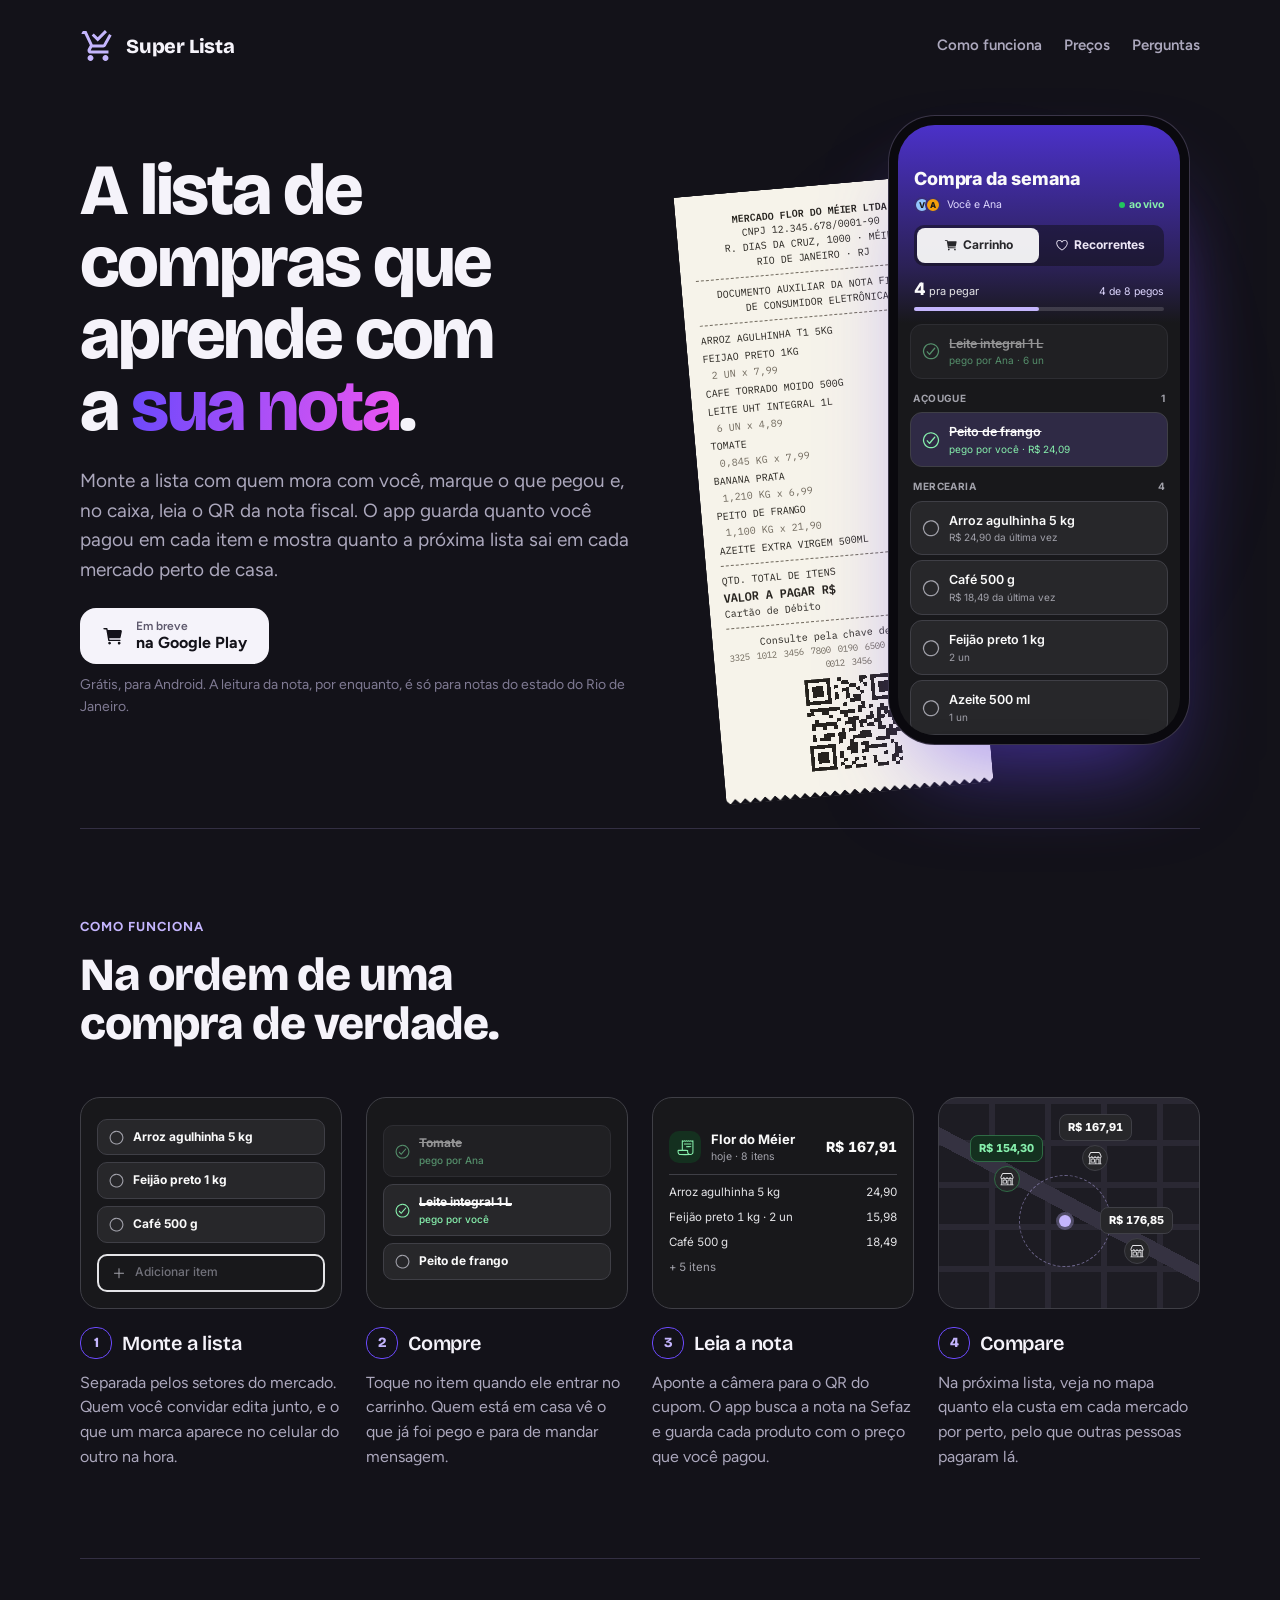
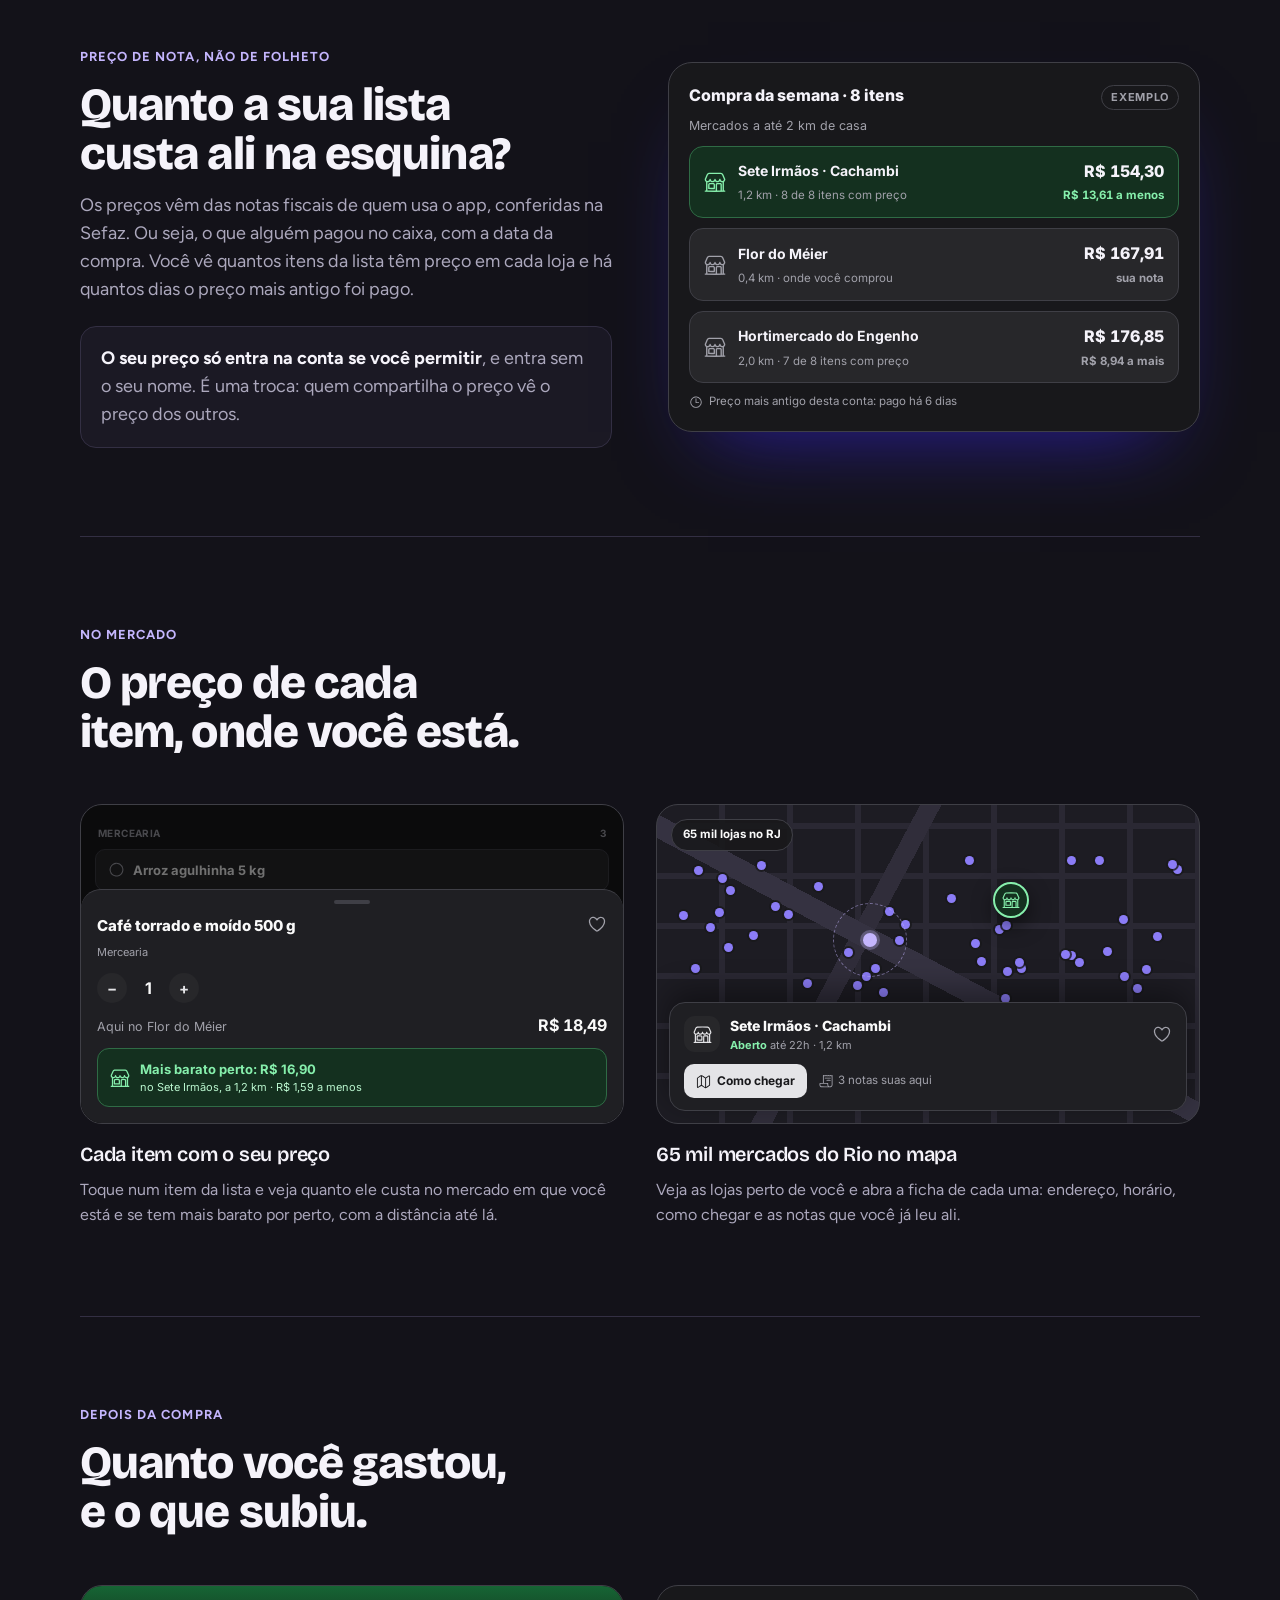
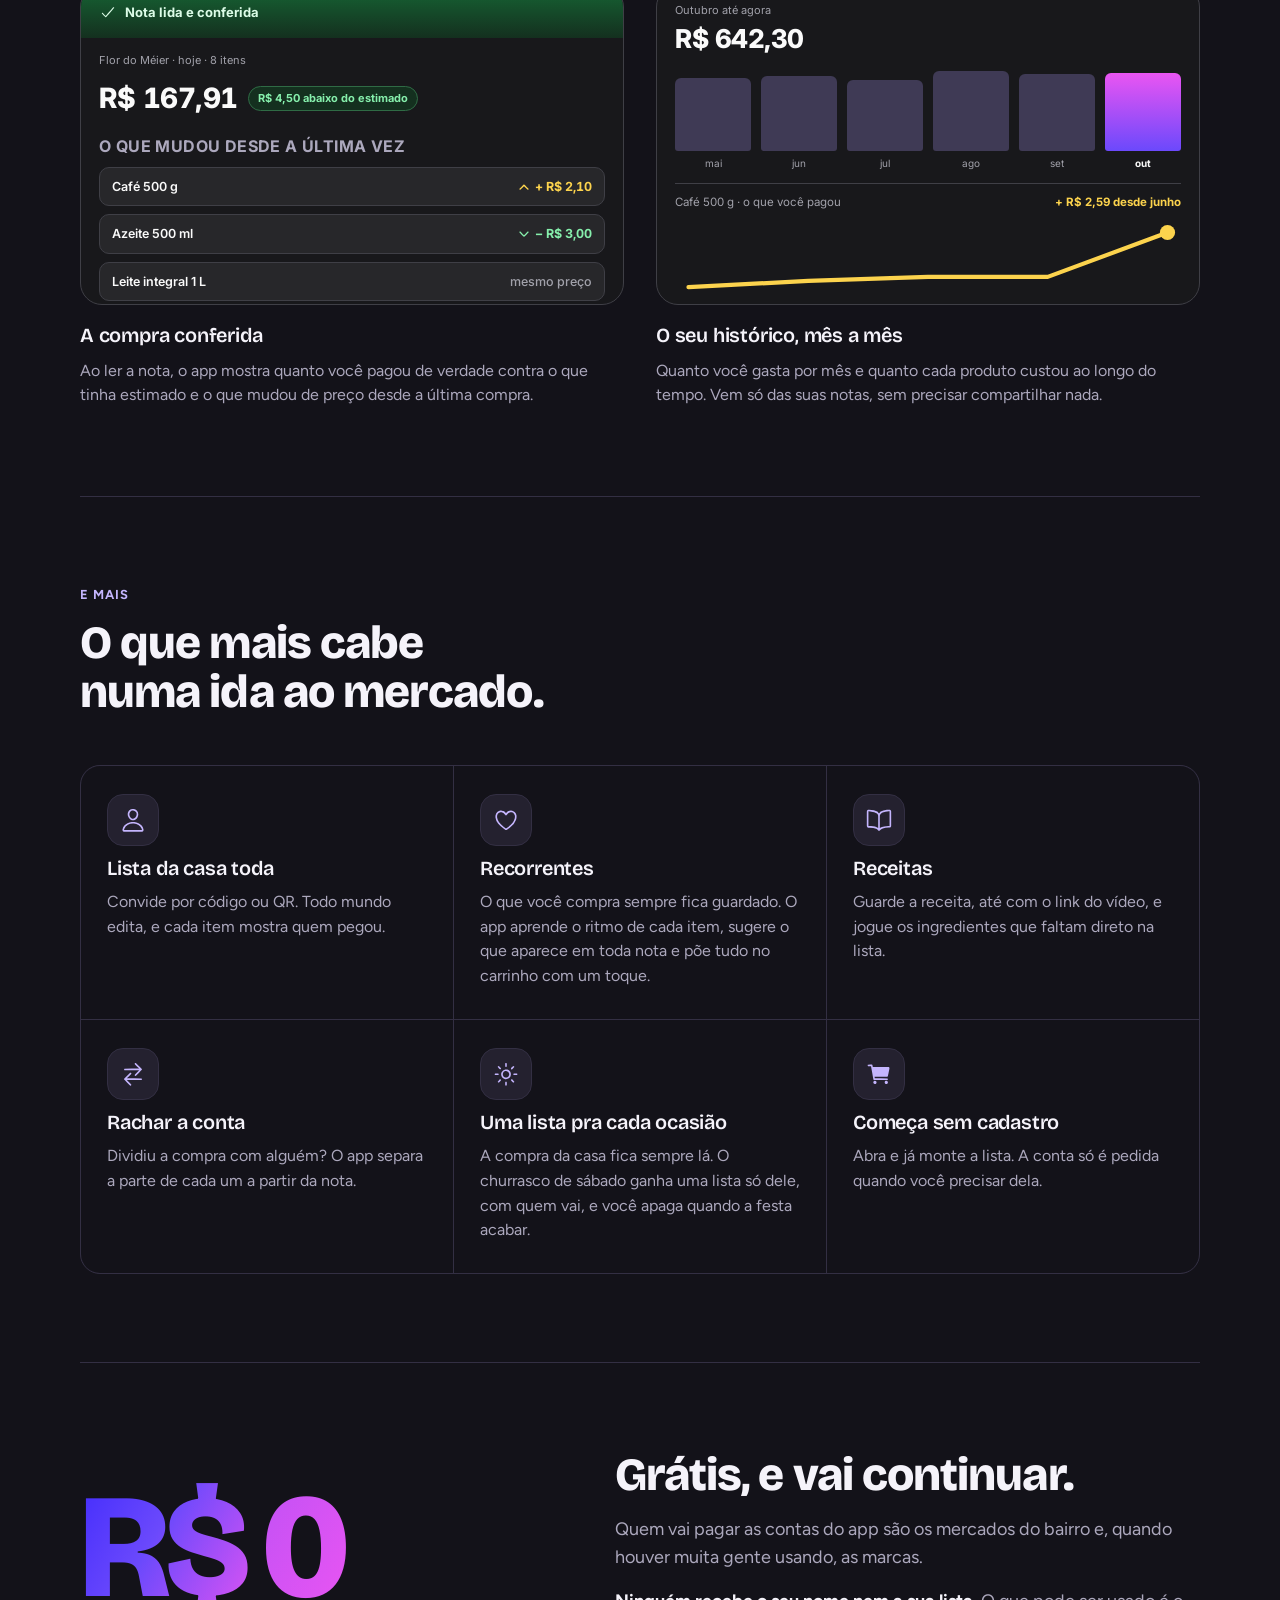
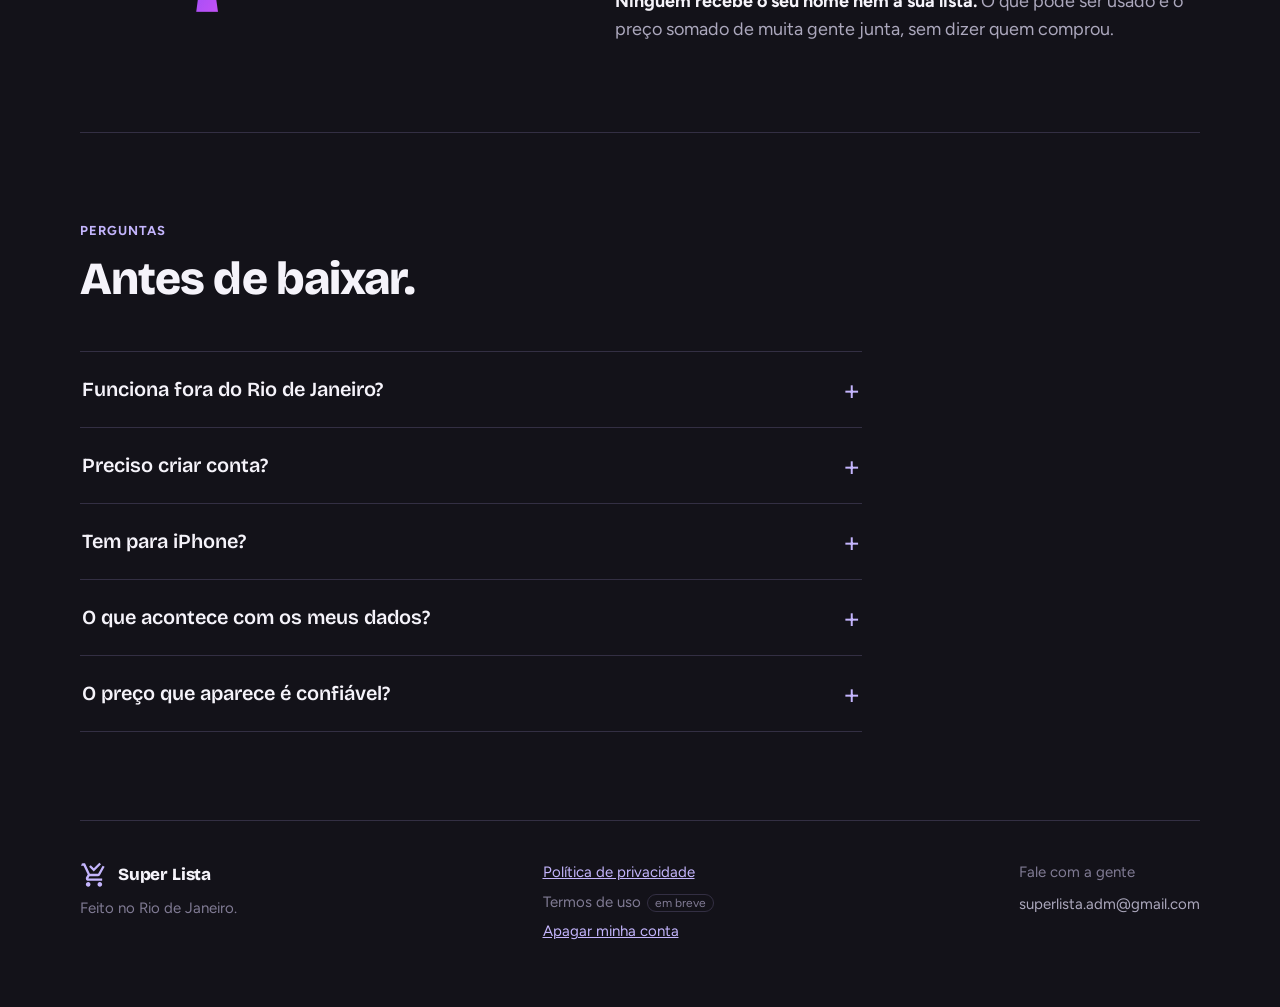
==== commit 2bf7953e: "Atualiza o site" ====
--- a/index.html
+++ b/index.html
@@ -493,7 +493,7 @@
   <div class="miolo">
 
     <header class="topo">
-      <a class="marca" href="#"><img src="[data-uri]" alt="">Super Lista</a>
+      <a class="marca" href="#"><img src="[data-uri]" alt="">Super Lista</a>
       <nav aria-label="Seções">
         <a href="#como-funciona">Como funciona</a>
         <a href="#precos">Preços</a>
@@ -843,7 +843,7 @@
 
     <footer class="rodape">
       <div class="col">
-        <a class="marca" href="#"><img src="[data-uri]" alt="">Super Lista</a>
+        <a class="marca" href="#"><img src="[data-uri]" alt="">Super Lista</a>
         <span>Feito no Rio de Janeiro.</span>
       </div>
       <div class="col">
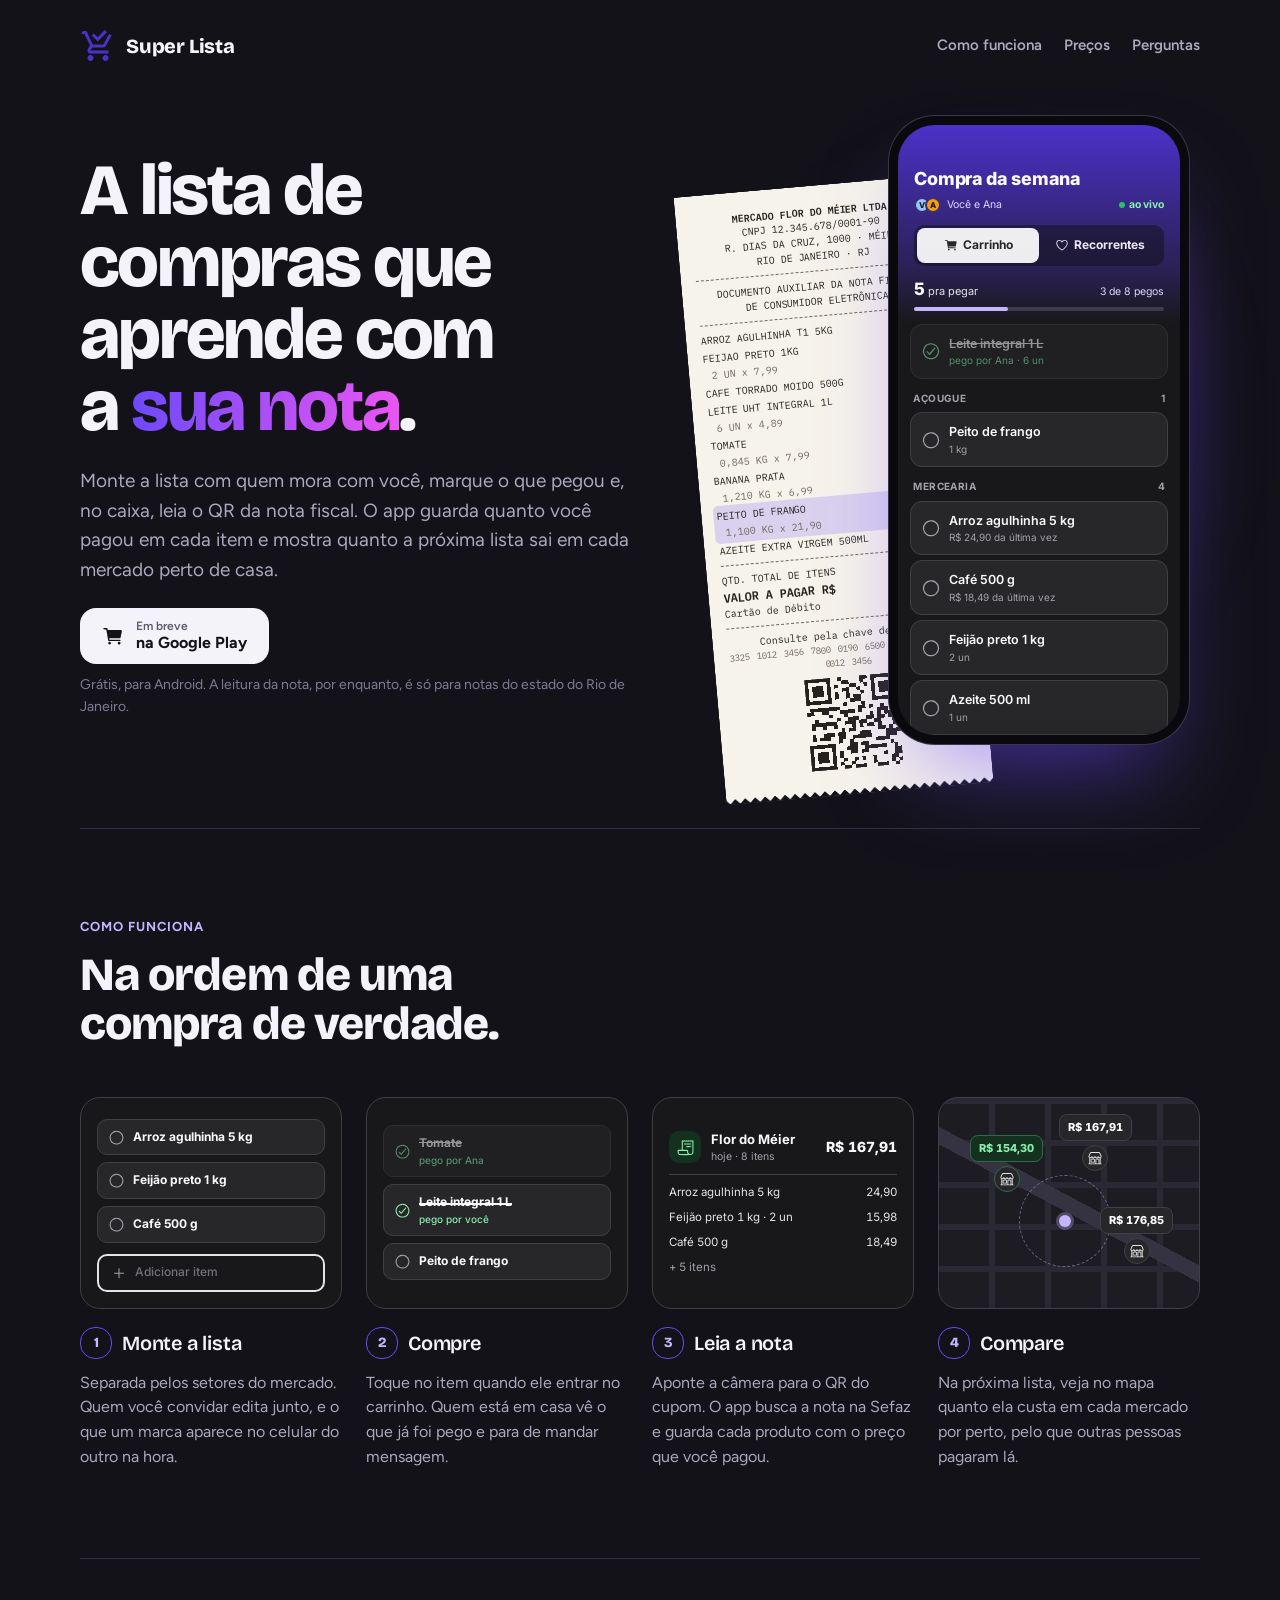
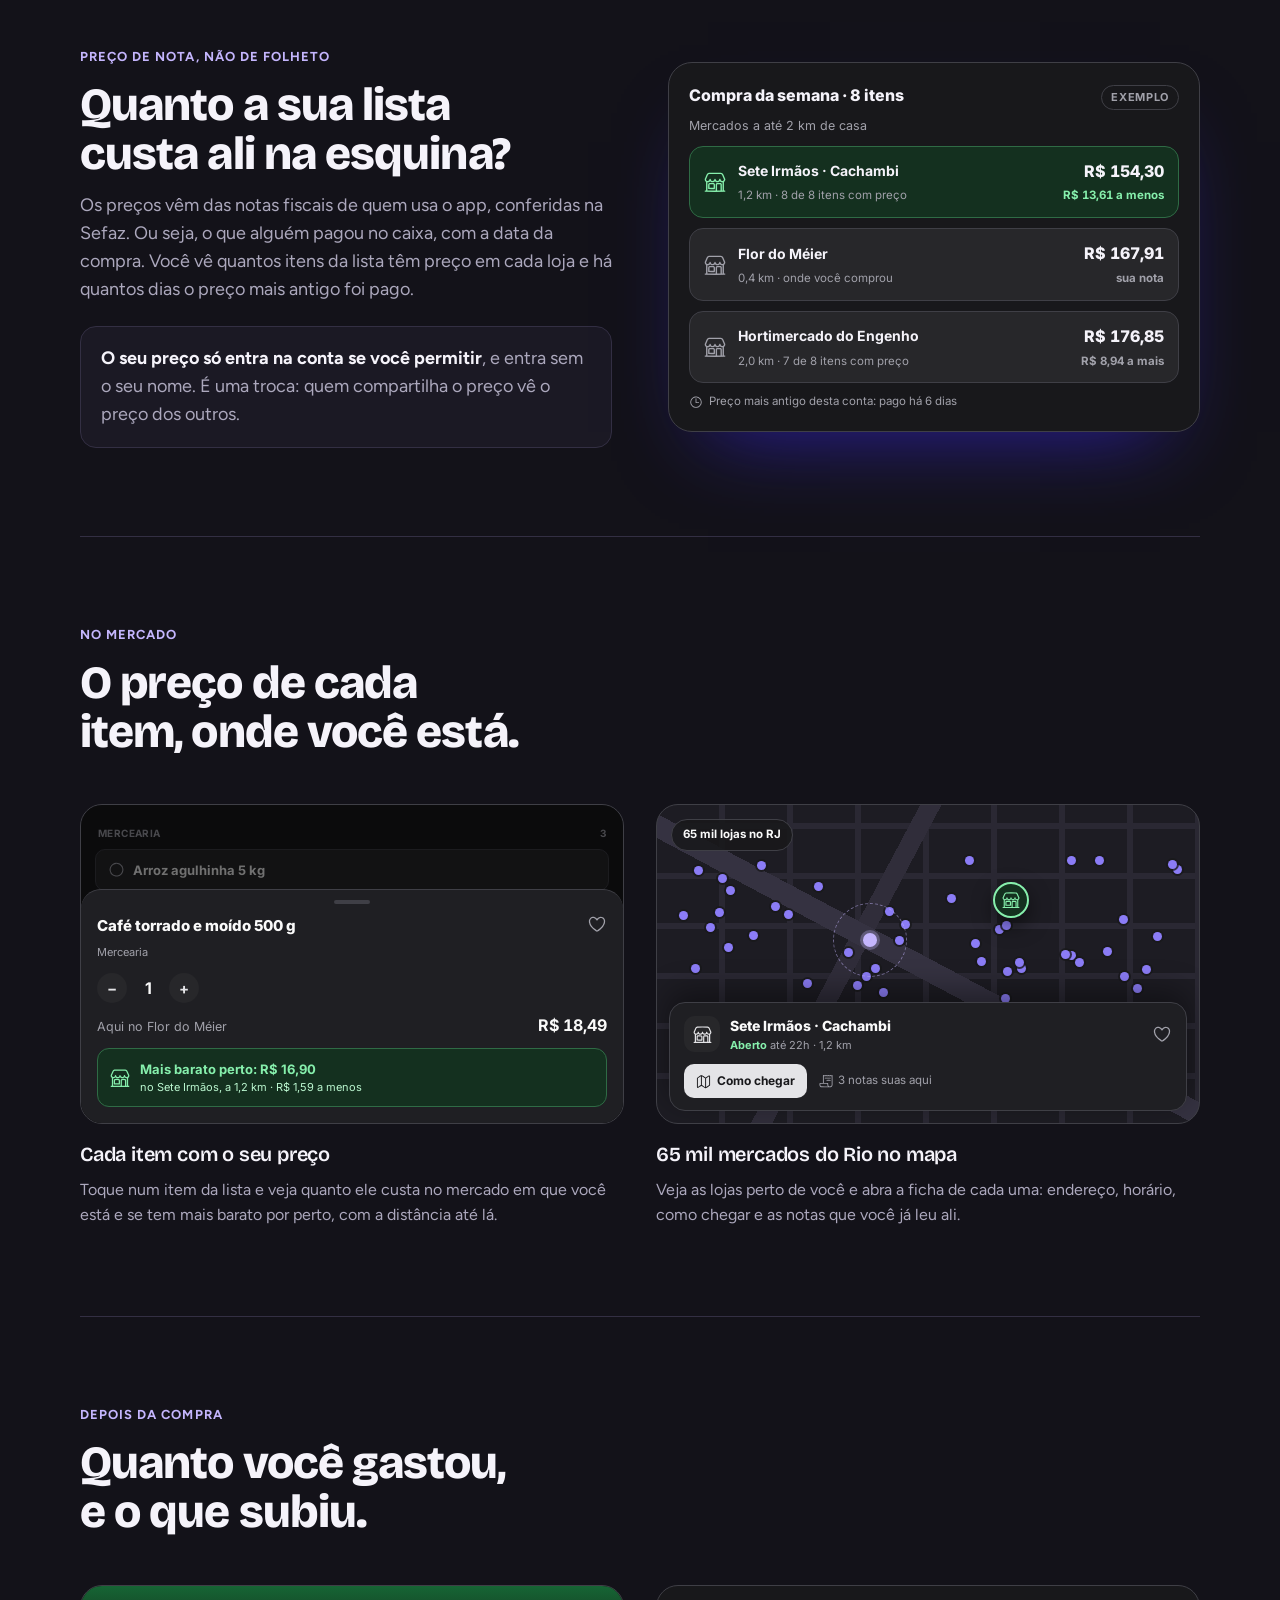
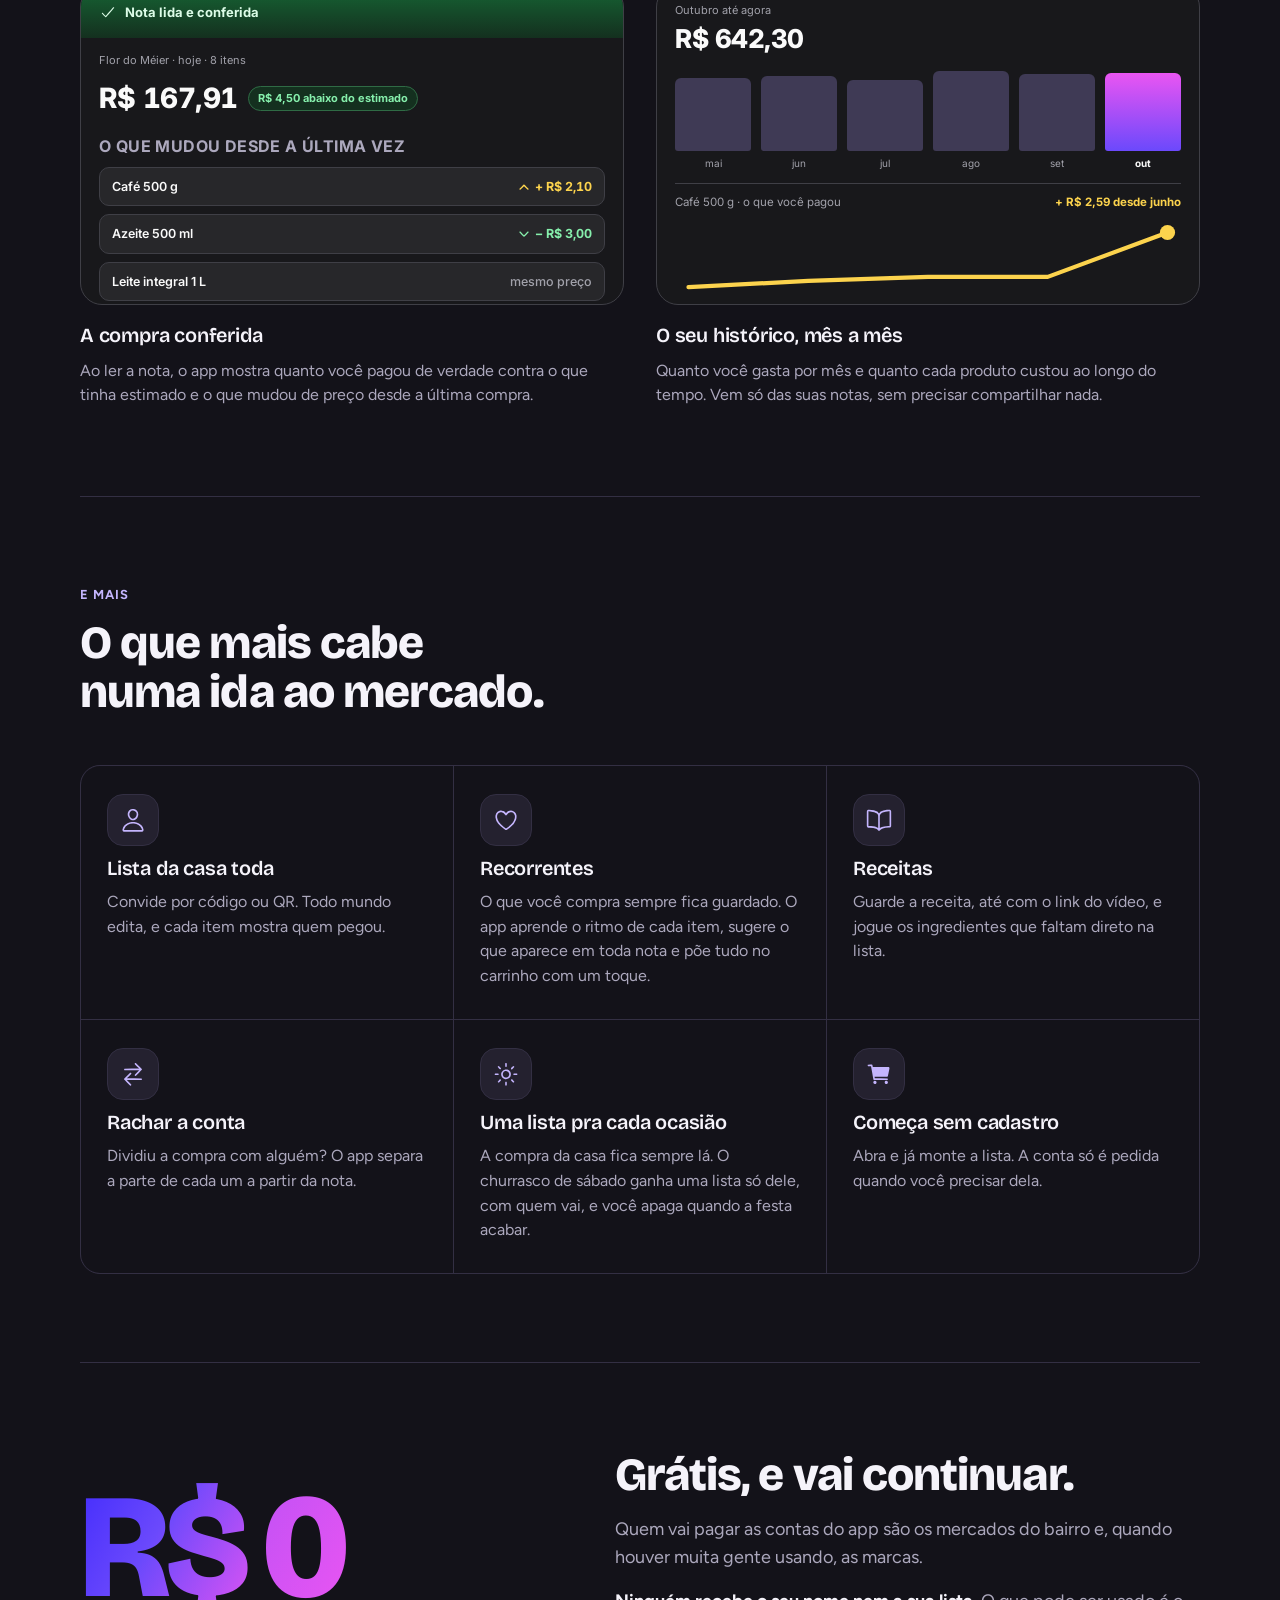
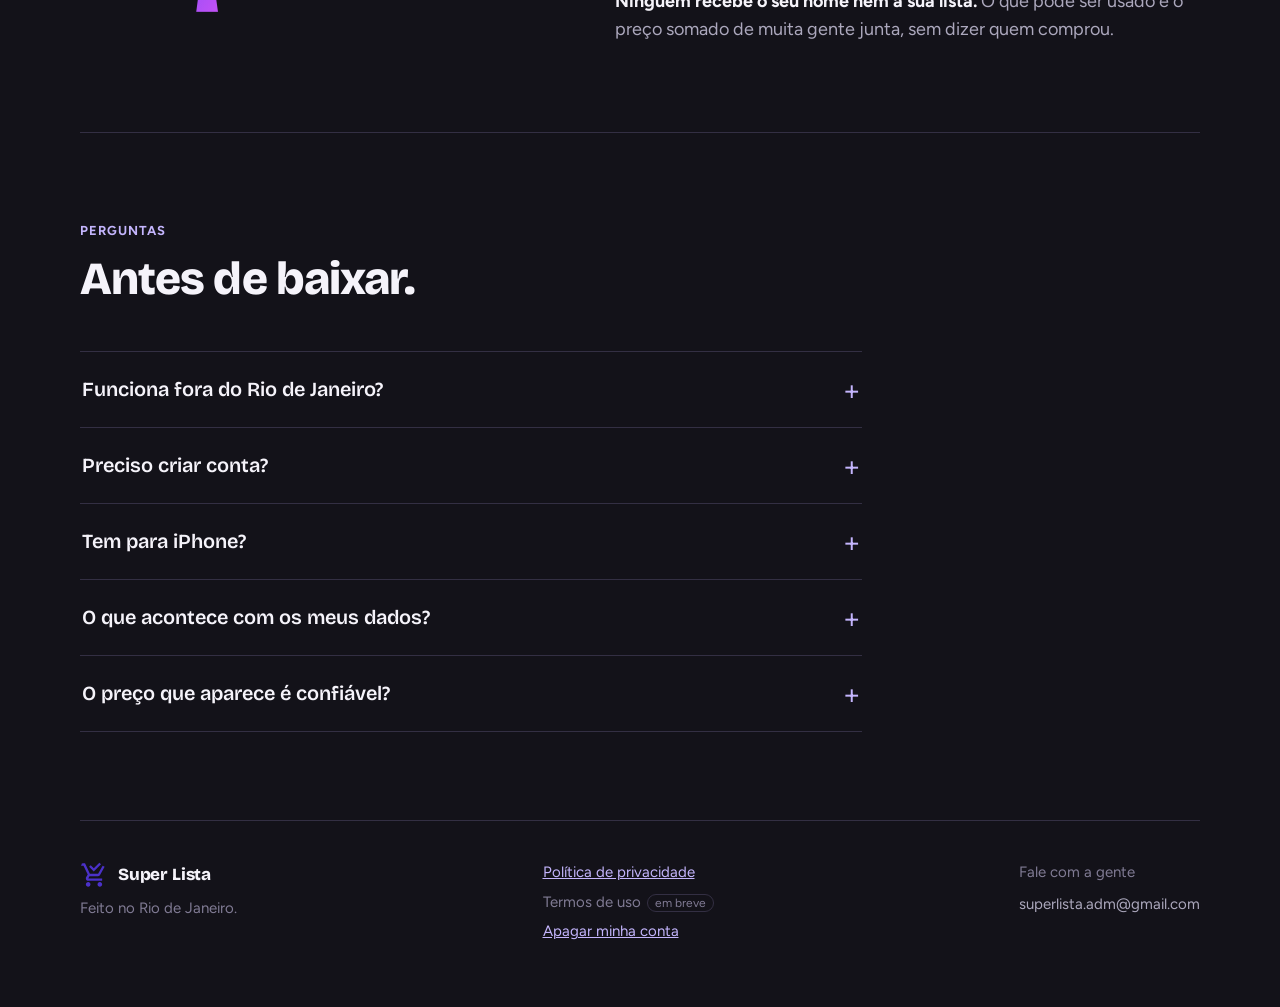
==== commit e667c87f: "Atualiza o site" ====
--- a/index.html
+++ b/index.html
@@ -493,7 +493,7 @@
   <div class="miolo">
 
     <header class="topo">
-      <a class="marca" href="#"><img src="[data-uri]" alt="">Super Lista</a>
+      <a class="marca" href="#"><img src="[data-uri]" alt="">Super Lista</a>
       <nav aria-label="Seções">
         <a href="#como-funciona">Como funciona</a>
         <a href="#precos">Preços</a>
@@ -843,7 +843,7 @@
 
     <footer class="rodape">
       <div class="col">
-        <a class="marca" href="#"><img src="[data-uri]" alt="">Super Lista</a>
+        <a class="marca" href="#"><img src="[data-uri]" alt="">Super Lista</a>
         <span>Feito no Rio de Janeiro.</span>
       </div>
       <div class="col">
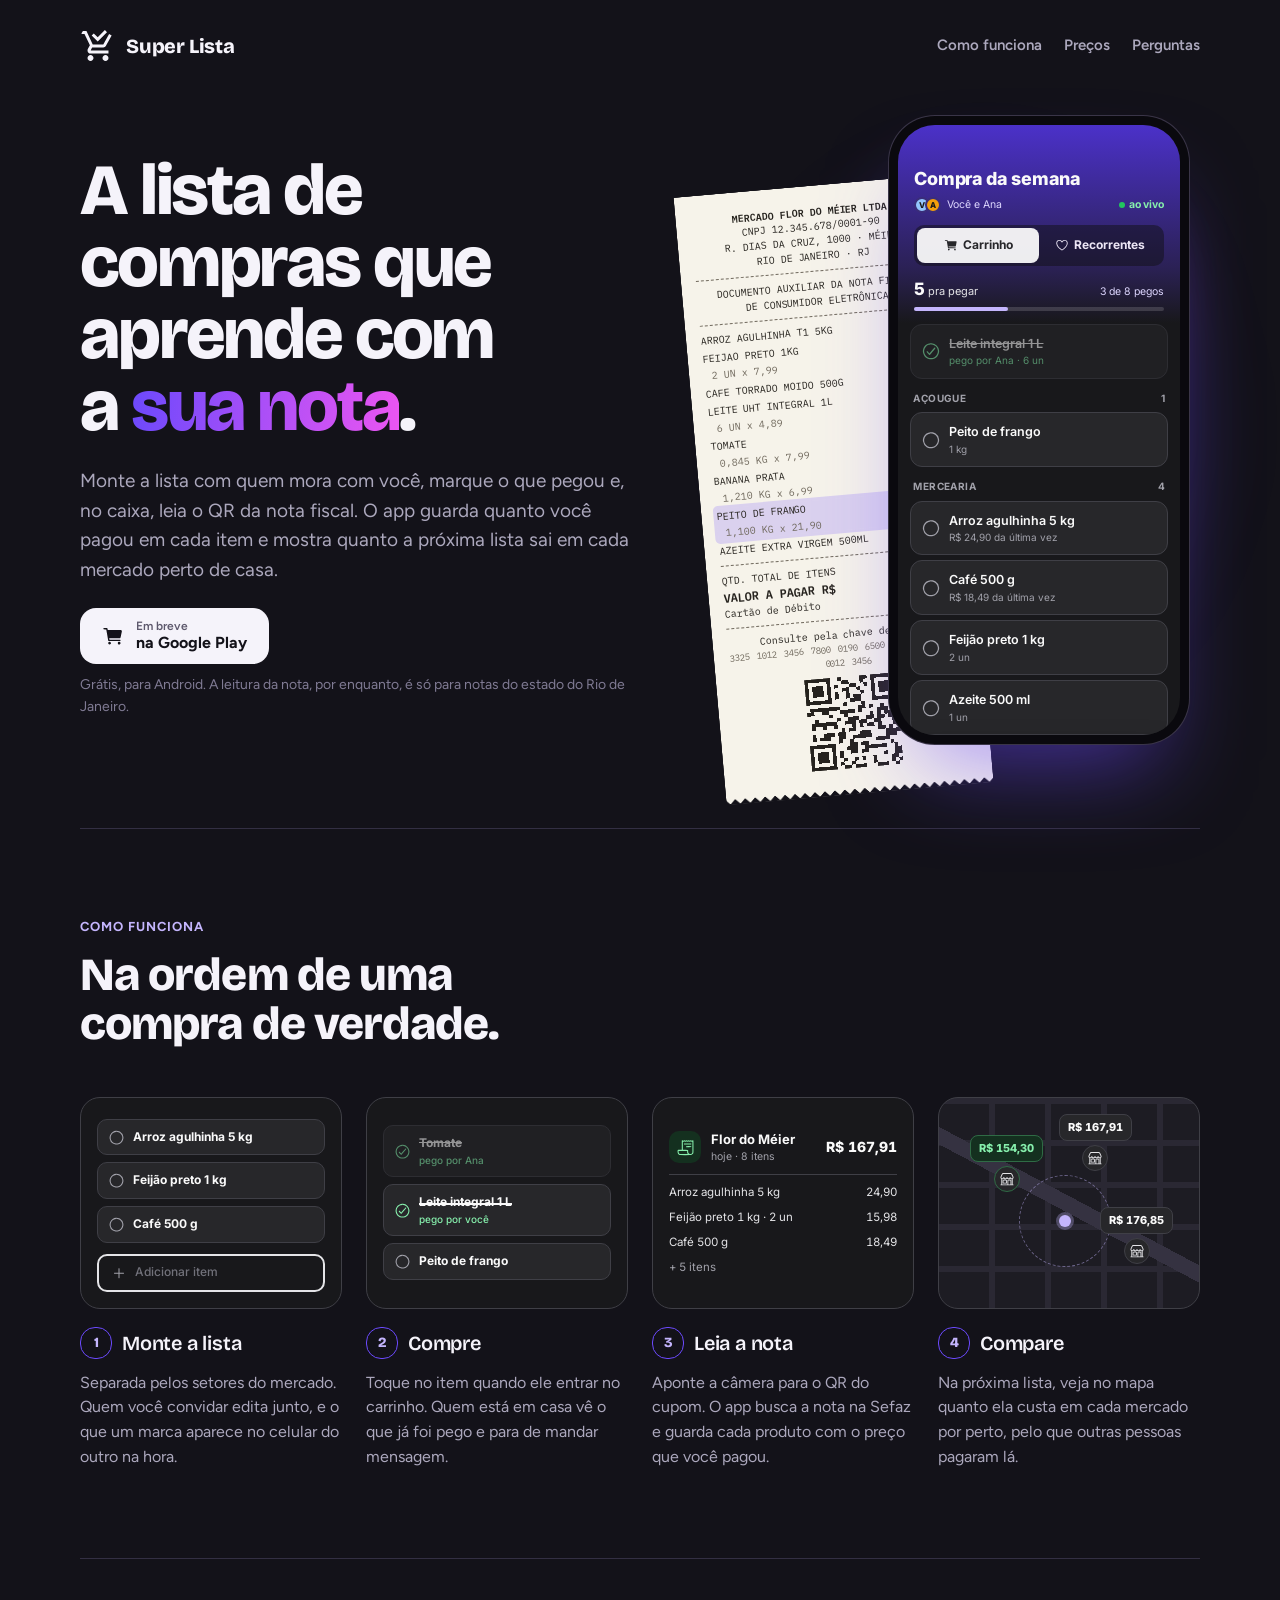
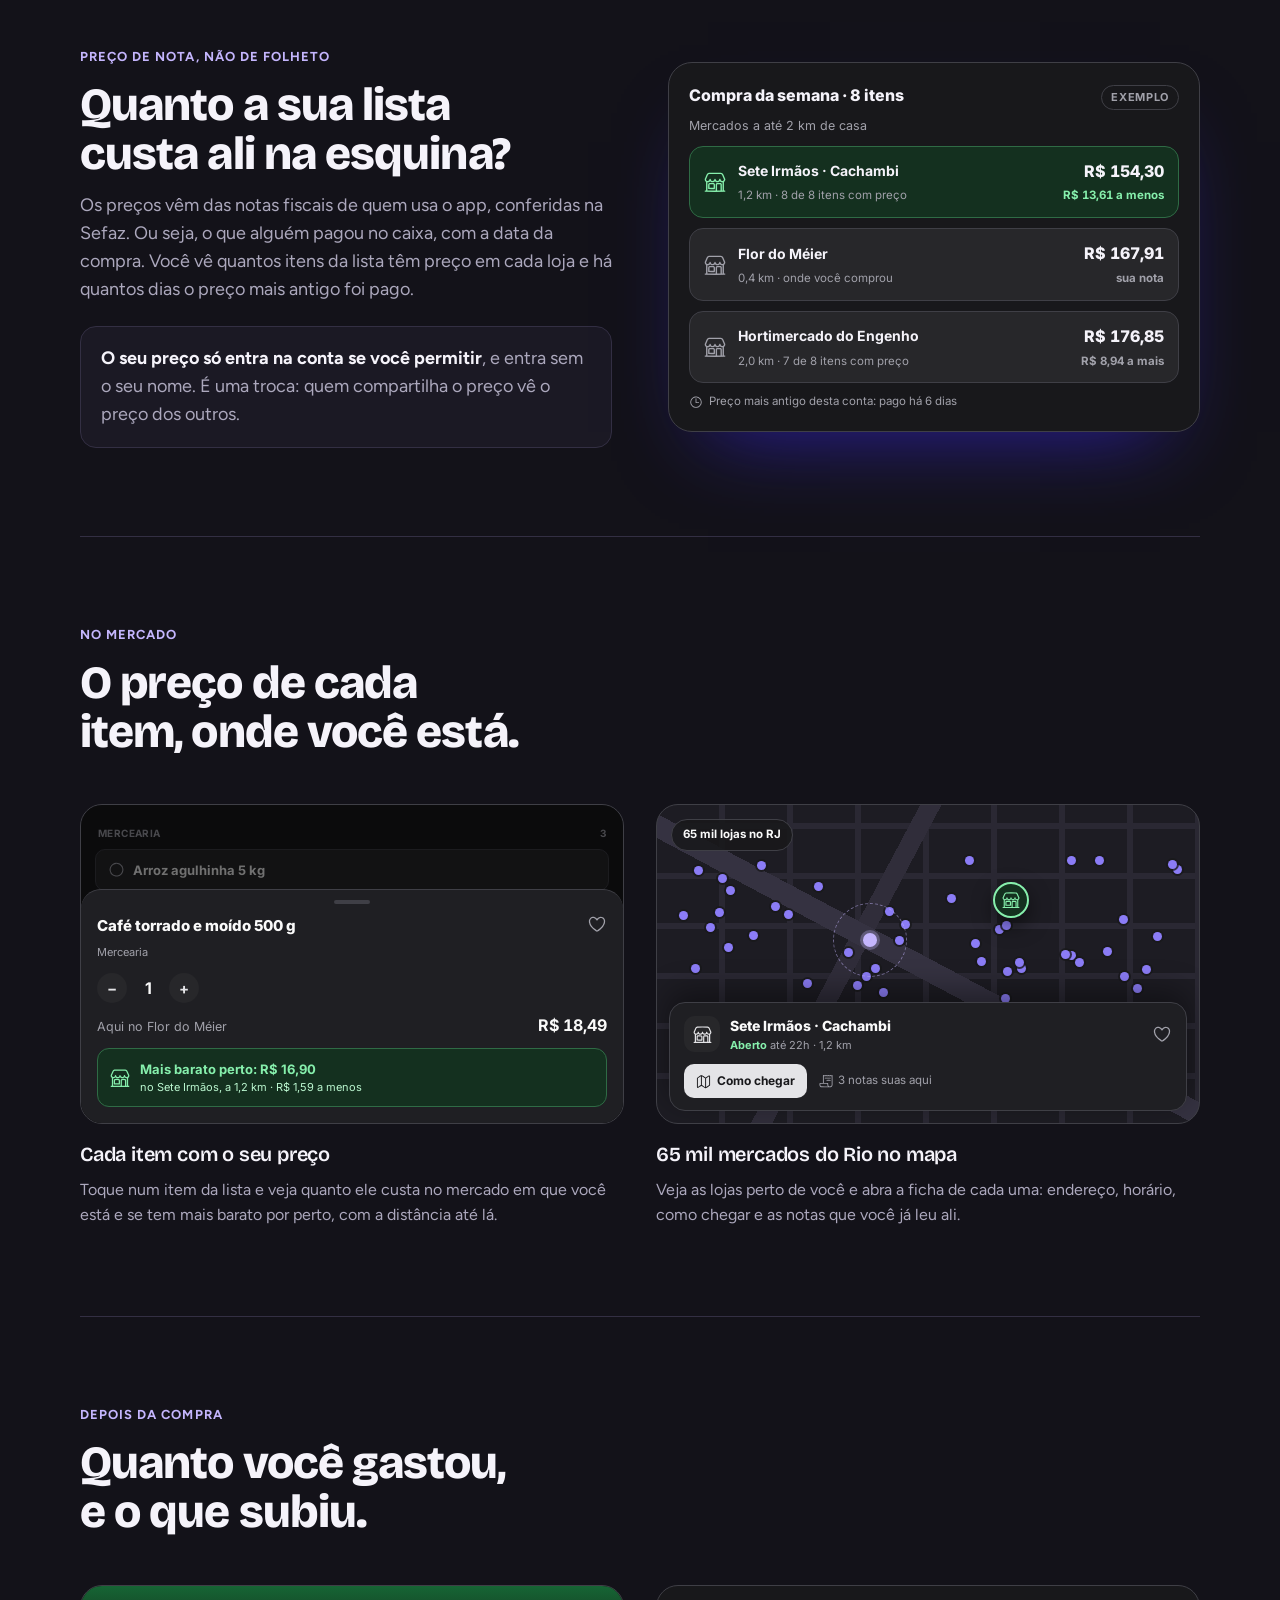
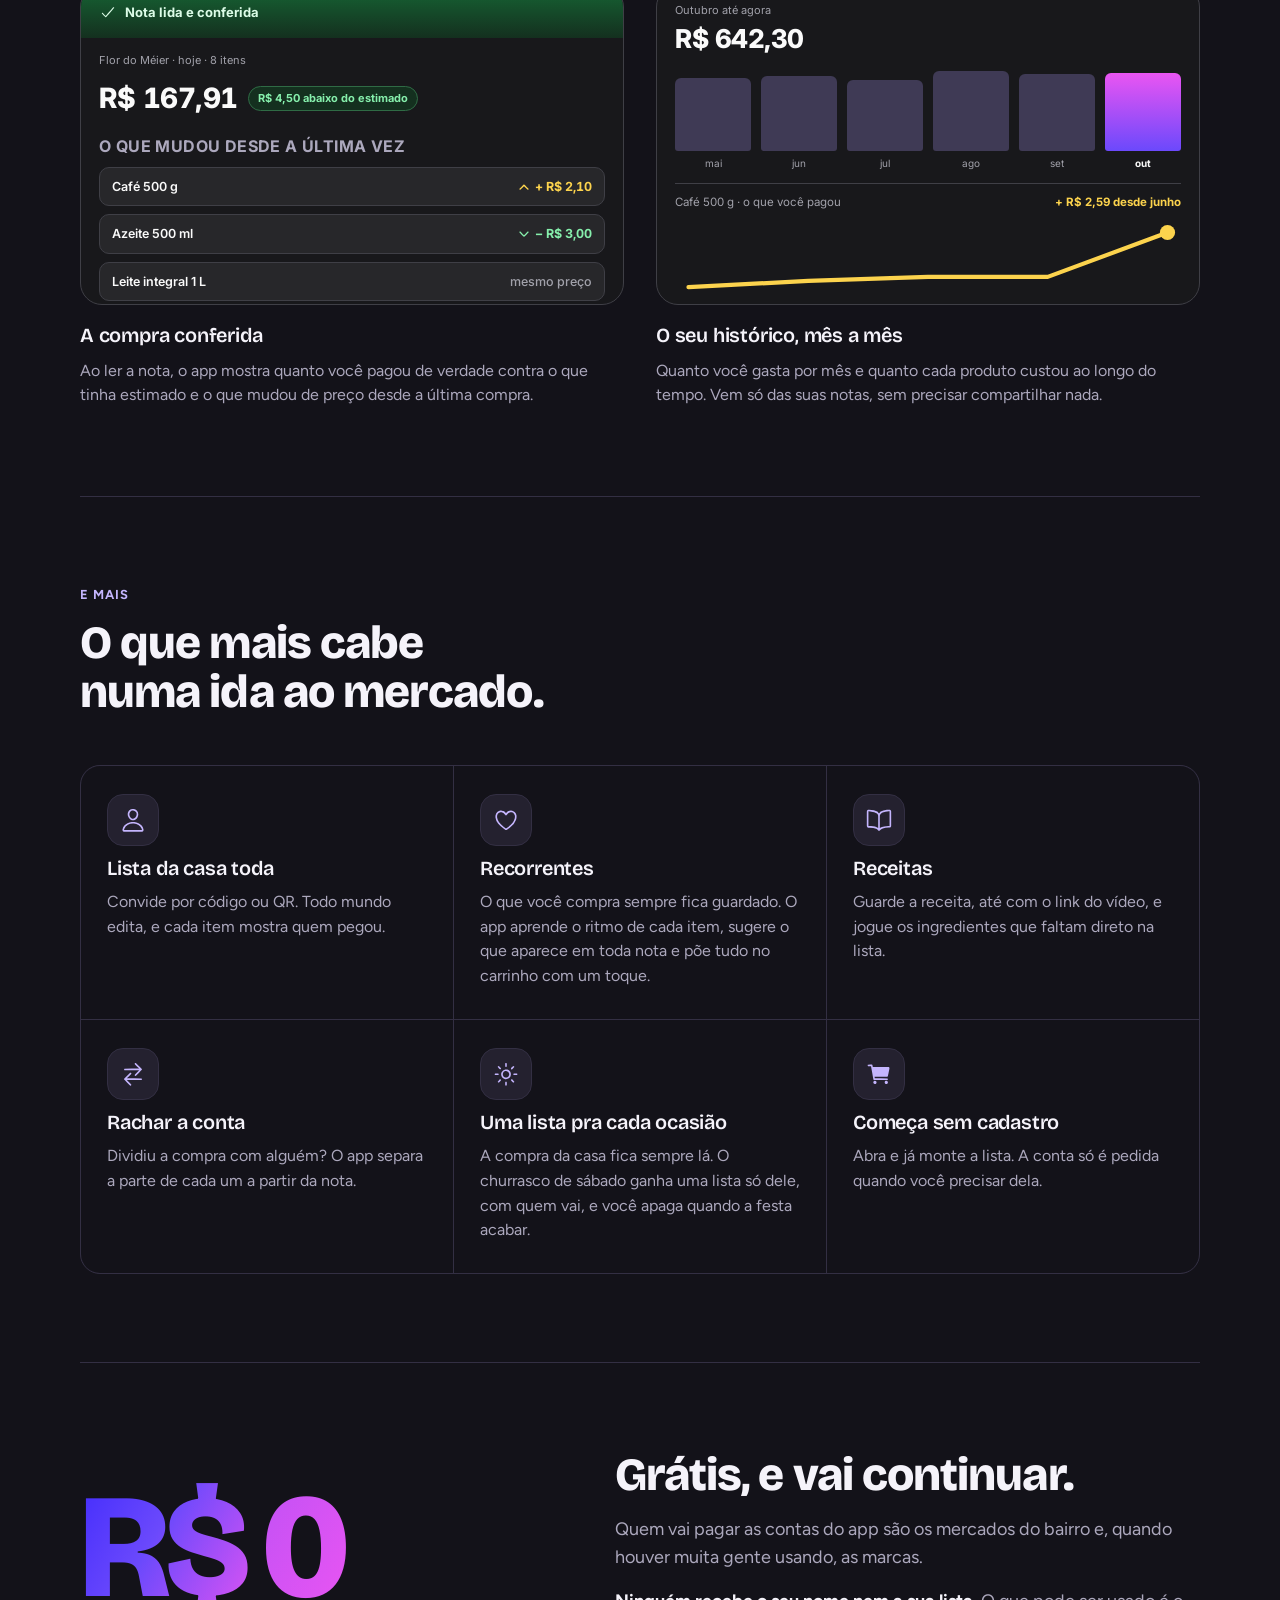
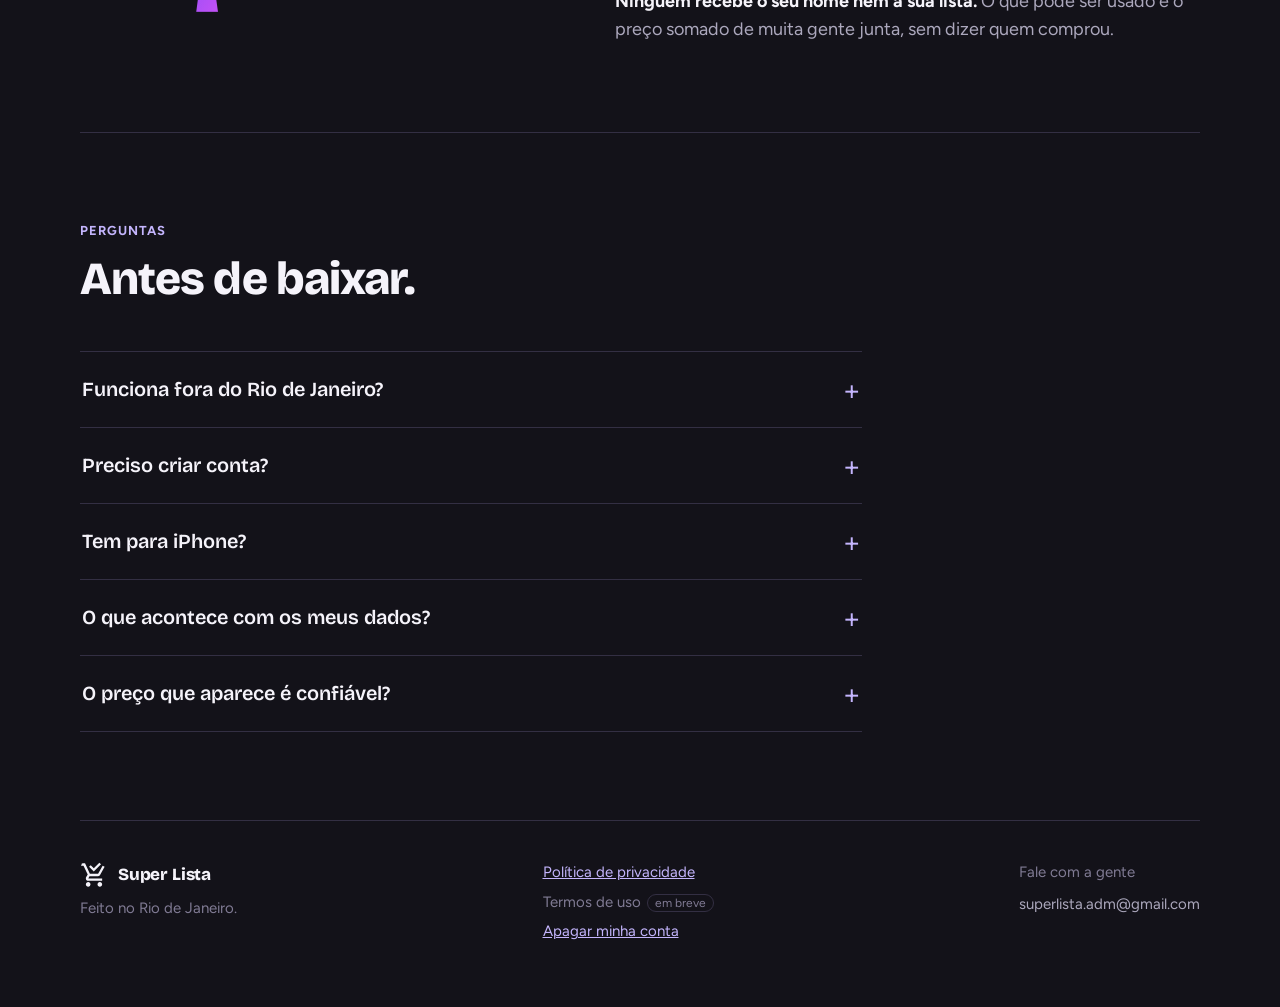
==== commit d86922b3: "Atualiza o site" ====
--- a/index.html
+++ b/index.html
@@ -493,7 +493,7 @@
   <div class="miolo">
 
     <header class="topo">
-      <a class="marca" href="#"><img src="[data-uri]" alt="">Super Lista</a>
+      <a class="marca" href="#"><img src="[data-uri]" alt="">Super Lista</a>
       <nav aria-label="Seções">
         <a href="#como-funciona">Como funciona</a>
         <a href="#precos">Preços</a>
@@ -843,7 +843,7 @@
 
     <footer class="rodape">
       <div class="col">
-        <a class="marca" href="#"><img src="[data-uri]" alt="">Super Lista</a>
+        <a class="marca" href="#"><img src="[data-uri]" alt="">Super Lista</a>
         <span>Feito no Rio de Janeiro.</span>
       </div>
       <div class="col">
